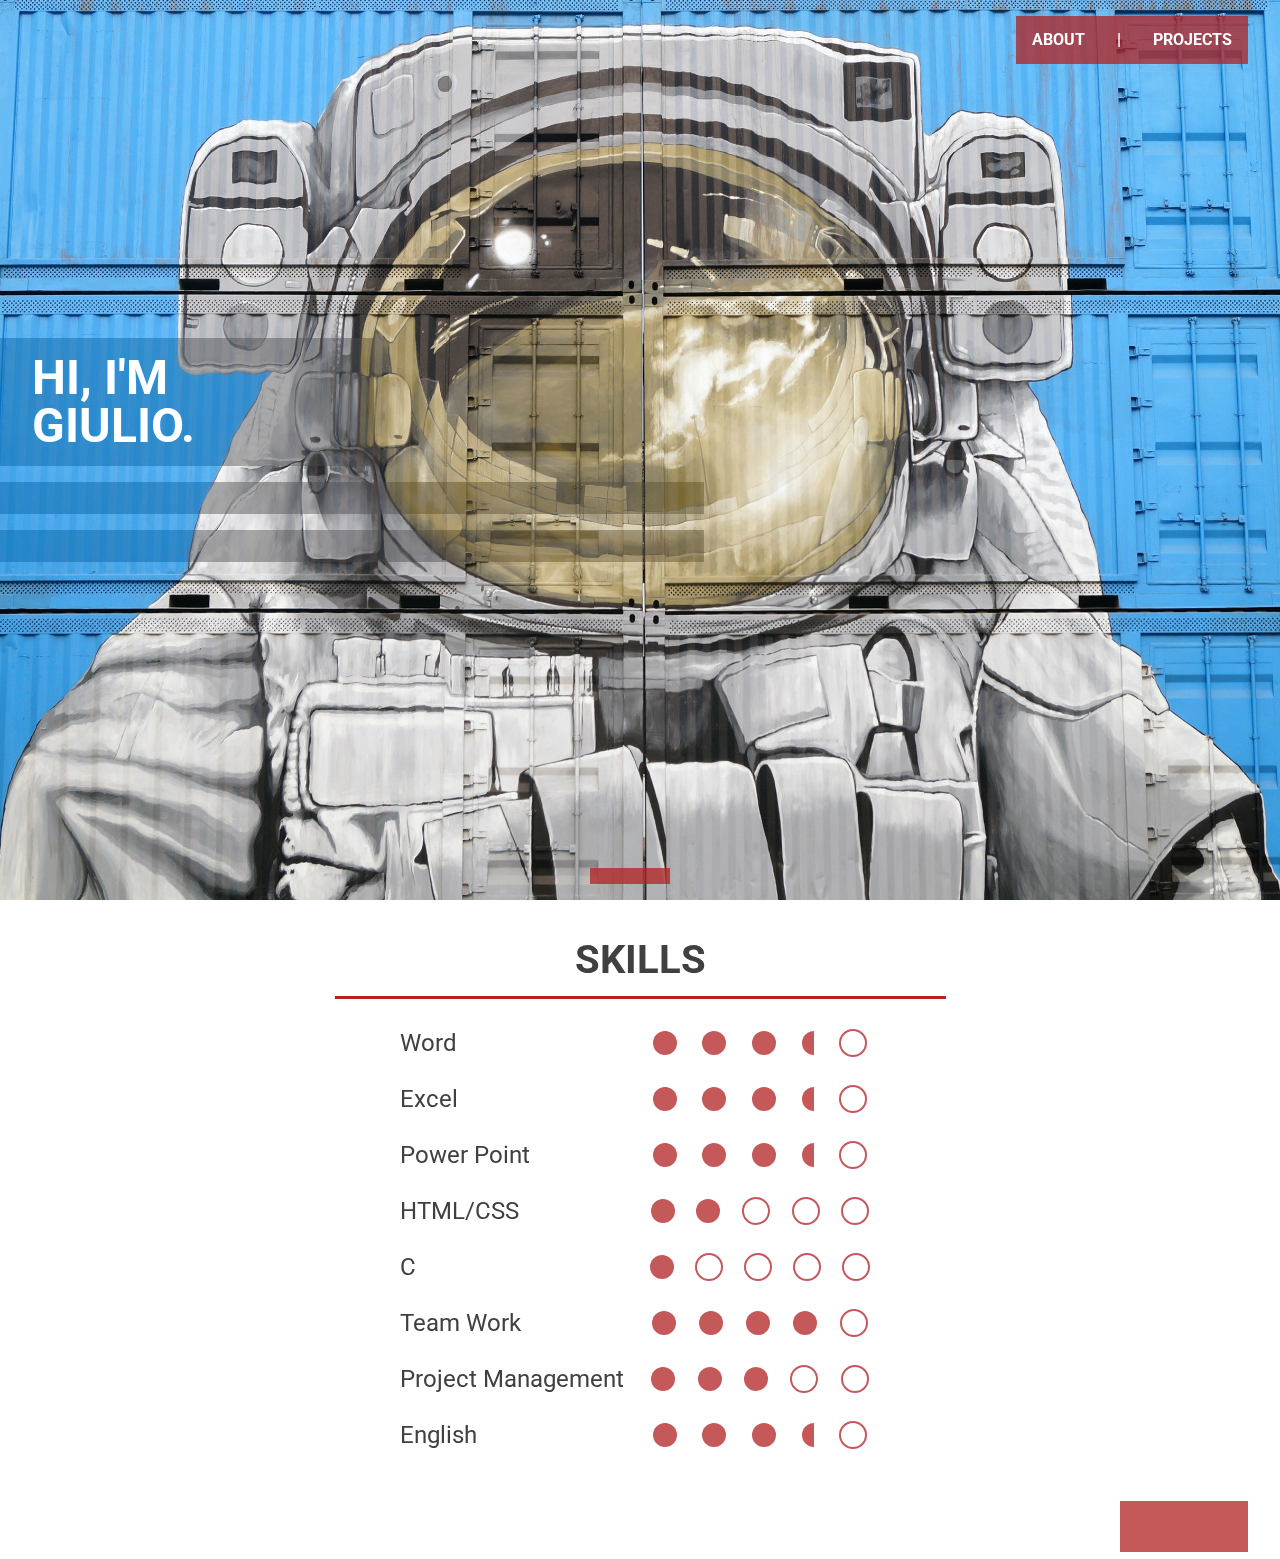
==== public/index.html @ 04477f7b "Add section about personal skills" ====
<!DOCTYPE html>
<html>
  <head>
    <title>Giulio Berloni</title>
    <meta charset="utf-8">
    <meta name="viewport" content="width=device-width, initial-scale=1.0">
    <link rel="icon" href="resources/images/favicon.ico" type="image/x-icon">
    <link rel="stylesheet" href="resources/css/reset.css" type="text/css">
    <link rel="stylesheet" href="https://use.fontawesome.com/releases/v5.5.0/css/all.css"
          integrity="sha384-B4dIYHKNBt8Bc12p+WXckhzcICo0wtJAoU8YZTY5qE0Id1GSseTk6S+L3BlXeVIU"
          crossorigin="anonymous">
    <link rel="stylesheet" href="resources/css/style.css" type="text/css">
    <link href="https://fonts.googleapis.com/css?family=Roboto:300,400,500,700" rel="stylesheet">
  </head>

  <body>

    <!-- Header -->
    <header>
      <!-- Desktop navigation menù -->
      <nav class="desktop site-nav">
        <ul>
          <a href="#about"><li>ABOUT</li></a>
          <li>|</li>
          <a href="#projects"><li>PROJECTS</li></a>
          <!-- <span>|</span> -->
          <!-- <a href="../travels.html"><span>TRAVELS</span></a> -->
        </ul>
      </nav>
      <!-- Mobile navigation menù -->
      <nav class="mobile">
        <a href="#about"><i class="fa fa-user-astronaut fa-lg"></i></a>
        <a href="#projects"><i class="fa fa-code fa-lg"></i></a>
        <!-- <a href="../travels.html"><i class="fa fa-rocket fa-lg"></i></a> -->
      </nav>
    </header>

    <!-- Main -->
    <div class="main">
      <div class="presentation">
        <p id="par_one"></p>
        <p id="par_two"></p>
        <p id="par_three"></p>
      </div>
      <a href="#about"><i class="fas fa-angle-down fa-2x"></i></a>
    </div>

    <!-- Personal profile -->
    <div class="me" id="about">
      <div class="skills">
        <span class="chptr_sk">SKILLS</span>

        <div class="lst_sk">
          <!-- list of skills -->
          <div class="skill">
            <div class="skill name">Word</div>
            <div class="skill score">
              <div class="circle full"></div>
              <div class="circle full"></div>
              <div class="circle full"></div>
              <div class="circle semi"></div>
              <div class="circle empty"></div>
            </div>
          </div>

          <div class="skill">
            <div class="skill name">Excel</div>
            <div class="skill score">
              <div class="circle full"></div>
              <div class="circle full"></div>
              <div class="circle full"></div>
              <div class="circle semi"></div>
              <div class="circle empty"></div>
            </div>
          </div>

          <div class="skill">
            <div class="skill name">Power Point</div>
            <div class="skill score">
              <div class="circle full"></div>
              <div class="circle full"></div>
              <div class="circle full"></div>
              <div class="circle semi"></div>
              <div class="circle empty"></div>
            </div>
          </div>

          <div class="skill">
            <div class="skill name">HTML/CSS</div>
            <div class="skill score">
              <div class="circle full"></div>
              <div class="circle full"></div>
              <div class="circle empty"></div>
              <div class="circle empty"></div>
              <div class="circle empty"></div>
            </div>
          </div>

          <div class="skill">
            <div class="skill name">C</div>
            <div class="skill score">
              <div class="circle full"></div>
              <div class="circle empty"></div>
              <div class="circle empty"></div>
              <div class="circle empty"></div>
              <div class="circle empty"></div>
            </div>
          </div>

          <div class="skill">
            <div class="skill name">Team Work</div>
            <div class="skill score">
              <div class="circle full"></div>
              <div class="circle full"></div>
              <div class="circle full"></div>
              <div class="circle full"></div>
              <div class="circle empty"></div>
            </div>
          </div>

          <div class="skill">
            <div class="skill name">Project Management</div>
            <div class="skill score">
              <div class="circle full"></div>
              <div class="circle full"></div>
              <div class="circle full"></div>
              <div class="circle empty"></div>
              <div class="circle empty"></div>
            </div>
          </div>

          <div class="skill">
            <div class="skill name">English</div>
            <div class="skill score">
              <div class="circle full"></div>
              <div class="circle full"></div>
              <div class="circle full"></div>
              <div class="circle semi"></div>
              <div class="circle empty"></div>
            </div>
          </div>
          
        </div>

      </div>
    </div>

    <!-- footer -->
    <footer class="contacts">
      <a href="https://www.facebook.com/giulio.berloni" target="_blank"><i class="fab fa-facebook-f fa-lg" id="facebook"></i></a>
      <a href="https://www.instagram.com/giulioberloni/" target="_blank"><i class="fab fa-instagram fa-lg" id="instagram"></i></a>
      <a href="https://github.com/berloni" target="_blank"><i class="fab fa-github fa-lg" id="git-hub"></i></a>
      <a href="https://www.linkedin.com/in/giulioberloni/" target="_blank"><i class="fab fa-linkedin fa-lg" id="linkedin"></i></a>
    </footer>

    <script type="text/javascript" src="resources/js/main.js"></script>
  </body>
</html>
---- public/resources/css/style.css ----
/* GENERAL */

html {
  font-size: 16px;
  scroll-behavior: smooth;
}

body {
  font-family: 'Roboto', monospace, sans-serif;
  color: rgb(64, 64, 64);
}

/* HEADER */

header {
  position: fixed;
  top: 0;
  height: 4rem;
  width: 100%;
  display: flex;
  justify-content: flex-end;
  z-index: 2;
}

nav.site-nav ul {
  display: flex;
  margin: 1rem 2rem 1rem 0;
}

nav.site-nav li {
  color: rgb(255, 255, 255);
  padding: 1rem 1rem;
  font-weight: bold;
  font-size: 1rem;
  background-color: rgba(178, 34, 34, 0.75);
}

nav.site-nav li:hover {
  color: rgb(25, 25, 112);
}

nav a {
  text-decoration: none;
}

@media only screen and (max-width: 810px) {
  header {
    justify-content: center;
  }

  nav.site-nav ul {
    margin: 1rem 0 0 0;
  }
}

@media only screen and (max-width: 578px) {
  nav.desktop {
    display: none;
  }

  nav.mobile {
    display: flex;
    justify-content: center;
    margin-top: 0.5rem;
  }

  nav .fa.fa-lg {
    color: rgb(255, 255, 255);
    padding: 1rem 1rem;
    background-color: rgba(178, 34, 34, 0.75);
  }

  nav .fa.fa-lg:hover {
    color: rgb(25, 25, 112);
  }
}

@media only screen and (min-width: 578px) {
  nav.mobile {
    display: none;
  }
}

/* MAIN */

.main {
  background-image: url(../images/astronaut.jpg);
  background-size: cover;
  display: flex;
  align-items: center;
  justify-content: flex-start;
  position: relative;
  width: 100%;
  box-sizing: border-box;
  height: 100vh;
}

.main div.presentation {
  display: flex;
  flex-direction: column;
  box-sizing: border-box;
  width: 55%;
  height: 100%;
  margin: 0 0;
  padding: 0 0;
  justify-content: center;
}

.main .presentation p {
  background-color: rgba(178, 34, 34, 0.45);
  color: rgb(255, 255, 255);
  font-size: 3rem;
  font-weight: bold;
  padding: 1rem 2rem;
  text-align: left;
  mix-blend-mode: luminosity;
  margin: 0.5rem 0;
}

#par_one {
  width: 19.375rem;
}

#par_two,
#par_three {
  font-size: 2rem;
  text-align: justify;
}

i.fas.fa-angle-down.fa-2x {
  position: absolute;
  bottom: 1rem;
  left: 0;
  margin-left: calc(50% - 3.125rem);
  color: rgb(255, 255, 255);
  padding: 0.5rem 2.5rem;
  background-color: rgba(178, 34, 34, 0.75);
}

i.fas.fa-angle-down.fa-2x:hover {
  color: rgb(25, 25, 112);
}

@media only screen and (max-width: 810px) {
  .main div.presentation {
    width: 100%;
  }
}

@media only screen and (max-width: 625px) {
  #par_one {
    font-size: 2.5rem;
    width: 16.25rem;
  }

  #par_two,
  #par_three {
    display: none;
  }
}

@media only screen and (max-width: 314px) {
  .main {
    justify-content: center;
  }

  .main .presentation p {
    padding: 2rem 0;
    margin: 0 0;
    text-align: center;
  }

  #par_one {
    font-size: 2rem;
    width: 100%;
  }
}

/* ABOUT */

.me {
  display: flex;
  justify-content: center;
}

/* SKILLS */

.skills {
  display: flex;
  flex-direction: column;
  align-items: center;
  margin: 0.5rem 0 2rem 0;;
}

.chptr_sk {
  font-size: 2.5rem;
  padding: 2rem 15rem 1rem 15rem;
  border-bottom: 0.2rem solid rgba(178, 34, 34);
  font-weight: bolder;
}

.lst_sk {
  display: flex;
  width: 30rem;
  flex-direction: column;
  margin-top: 1rem;
}

.skill {
  display: flex;
  align-items: center;
  justify-content: center;
  width: 30rem;
}

.skill.name {
  font-size: 1.5rem;
  padding: 1rem 0;
  display: flex;
  justify-content: flex-start;
  width: 15rem;
}

.skill.score {
  display: flex;
  justify-content: space-around;
  width: 15rem;
}

.skill.score .circle.full {
  border-radius: 100%;
  height: 1.5rem;
  width: 1.5rem;
  background-color: rgba(178, 34, 34, 0.75);
}

.skill.score .circle.semi {
  border-bottom-left-radius: 0.75rem;
  border-top-left-radius: 0.75rem;
  height: 1.5rem;
  width: 0.75rem;
  background-color: rgba(178, 34, 34, 0.75);
}

.skill.score .circle.empty {
  border-radius: 100%;
  height: 1.5rem;
  width: 1.5rem;
  border: 2px solid rgba(178, 34, 34, 0.75);
}

@media only screen and (max-width: 530px) {
  .chptr_sk {
    padding-left: 8rem;
    padding-right: 8rem;
  }

  .lst_sk {
    width: 100%;
  }

  .skill {
    width: 100%;
  }

  .skill.name {
    font-size: 1rem;
    width: 45%;
  }

  .skill.score {
    width: 45%;
  }

  .skill.score .circle.full {
    height: 1rem;
    width: 1rem;
  }

  .skill.score .circle.semi {
    border-bottom-left-radius: 0.5rem;
    border-top-left-radius: 0.5rem;
    height: 1rem;
    width: 0.5rem;
  }

  .skill.score .circle.empty {
    height: 1rem;
    width: 1rem;
    border: 1px solid rgba(178, 34, 34, 0.75);
  }
}

@media only screen and (max-width: 380px) {
  .chptr_sk {
    padding-left: 5rem;
    padding-right: 5rem;
  }
}

/* FOOTER */

footer {
  position: relative;
  bottom: 0;
  height: 4rem;
  display: flex;
  justify-content: flex-end;
  align-items: center;
  width: 100%;
}

footer .fab {
  color: rgb(255, 255, 255);
  padding: 1rem 2rem 1rem 0;
  margin-bottom: 1rem;
  background-color: rgba(178, 34, 34, 0.75);
}

#facebook {
  padding-left: 1rem;
}

#linkedin {
  margin-right: 2rem;
  padding-right: 1rem;
}

footer .fab:hover {
  color: rgb(25, 25, 112);
}

@media only screen and (max-width: 810px) {
  footer {
    justify-content: center;
  }

  #linkedin {
    margin-right: 0;
  }
}
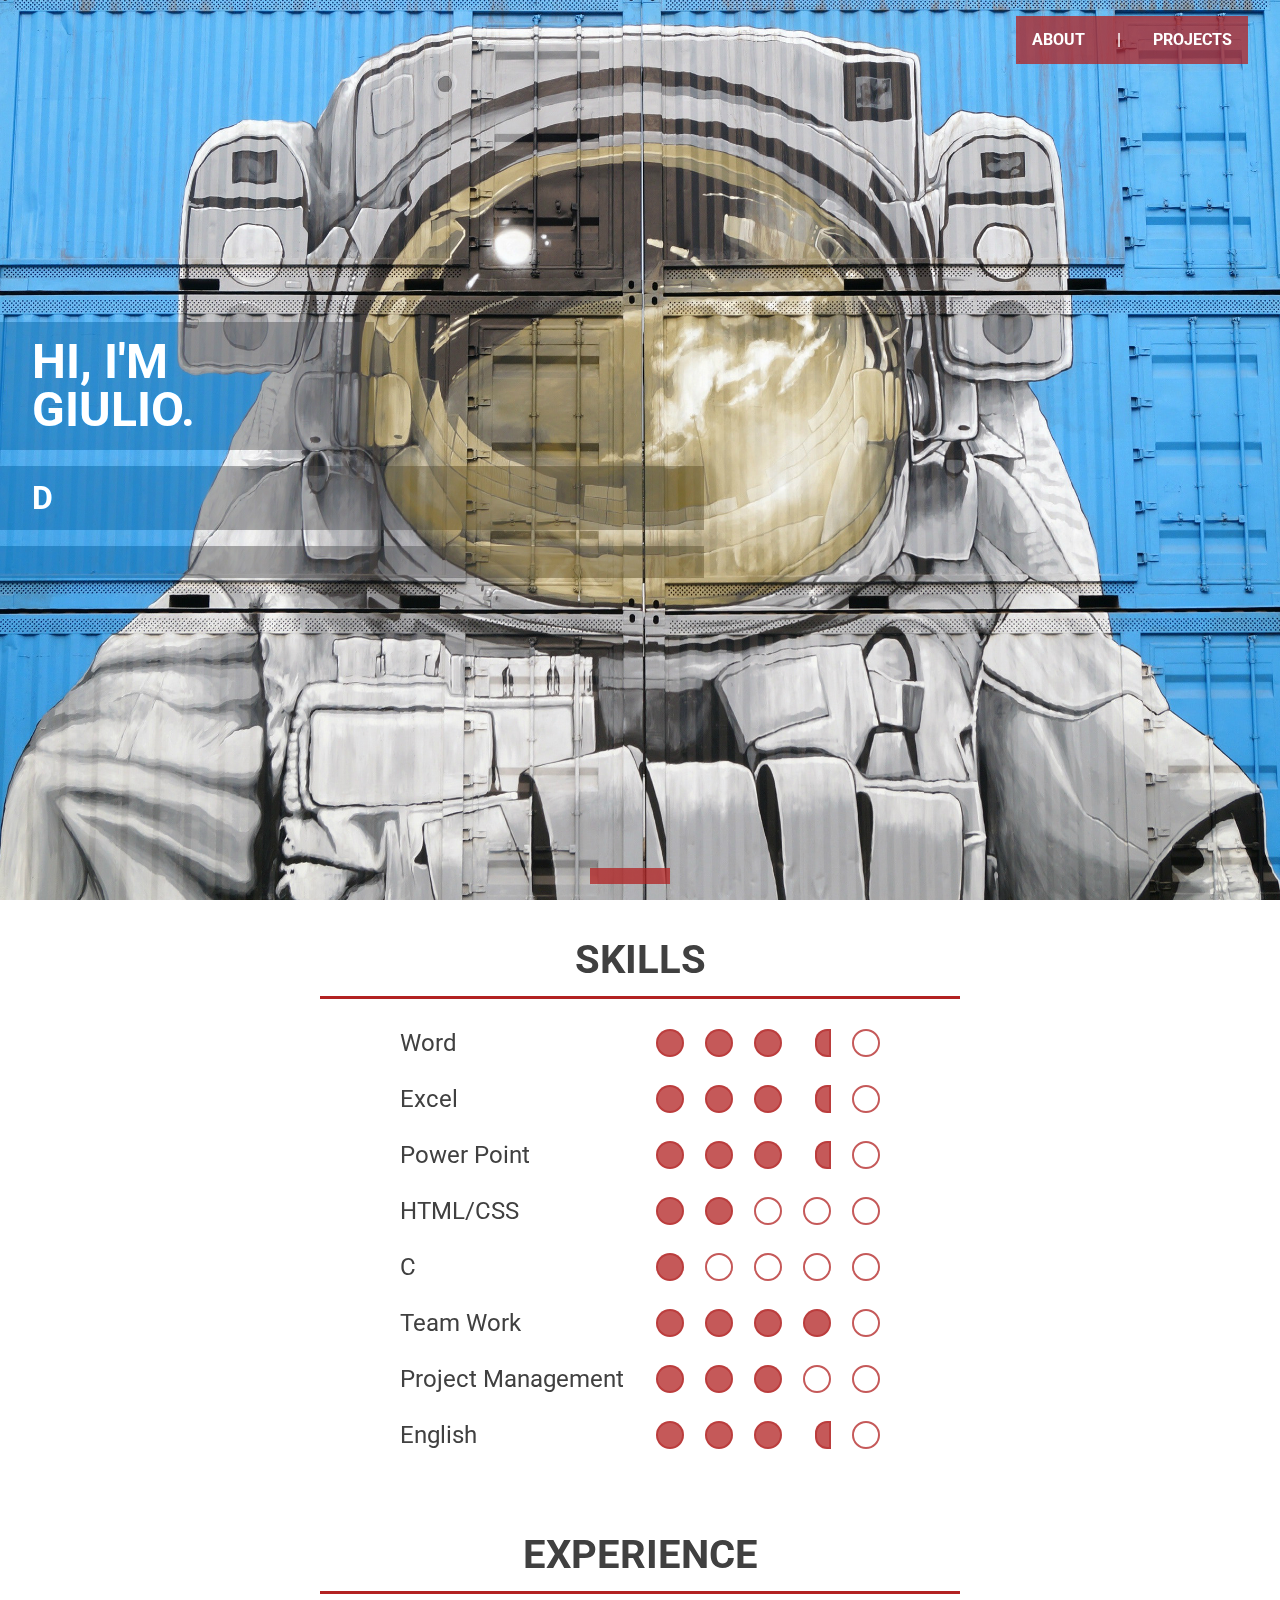
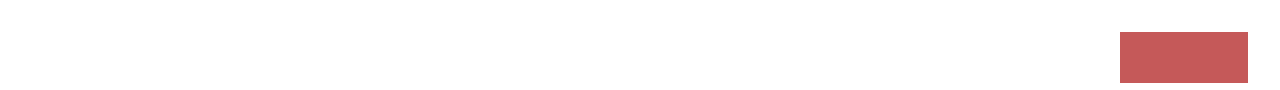
==== commit cc5f098f: "Add experience section" ====
--- a/public/index.html
+++ b/public/index.html
@@ -47,11 +47,11 @@
 
     <!-- Personal profile -->
     <div class="me" id="about">
-      <div class="skills">
-        <span class="chptr_sk">SKILLS</span>
+      <div class="ttl-curr skills">
+        <span class="chptr sk">SKILLS</span>
 
         <div class="lst_sk">
-          <!-- list of skills -->
+          <!-- skills -->
           <div class="skill">
             <div class="skill name">Word</div>
             <div class="skill score">
@@ -139,10 +139,14 @@
               <div class="circle empty"></div>
             </div>
           </div>
-          
         </div>
+      </div>
 
+      <!-- experiences -->
+      <div class="ttl-curr experiences">
+        <span class="chptr">EXPERIENCE</span>
       </div>
+
     </div>
 
     <!-- footer -->
--- a/public/resources/css/style.css
+++ b/public/resources/css/style.css
@@ -180,24 +180,29 @@
 
 .me {
   display: flex;
-  justify-content: center;
-}
-
-/* SKILLS */
-
-.skills {
-  display: flex;
+  align-items: center;
   flex-direction: column;
-  align-items: center;
-  margin: 0.5rem 0 2rem 0;;
-}
-
-.chptr_sk {
+}
+
+/* SKILLS, EXPERIENCE & EDUCATION STRUCTURE */
+
+.ttl-curr {
+  display: flex;
+  flex-direction: column;
+  align-items: center;
+  margin: 0.5rem 0 2rem 0;
+}
+
+.chptr {
   font-size: 2.5rem;
-  padding: 2rem 15rem 1rem 15rem;
+  padding: 2rem 0 1rem 0;
   border-bottom: 0.2rem solid rgba(178, 34, 34);
   font-weight: bolder;
-}
+  width: 40rem;
+  text-align: center;
+}
+
+/* SKILLS */
 
 .lst_sk {
   display: flex;
@@ -223,7 +228,7 @@
 
 .skill.score {
   display: flex;
-  justify-content: space-around;
+  justify-content: space-between;
   width: 15rem;
 }
 
@@ -232,6 +237,8 @@
   height: 1.5rem;
   width: 1.5rem;
   background-color: rgba(178, 34, 34, 0.75);
+  border: 2px solid rgba(178, 34, 34, 0.5);
+  margin-left: 1rem;
 }
 
 .skill.score .circle.semi {
@@ -240,6 +247,8 @@
   height: 1.5rem;
   width: 0.75rem;
   background-color: rgba(178, 34, 34, 0.75);
+  border: 2px solid rgba(178, 34, 34, 0.5);
+  margin-left: 1.75rem;
 }
 
 .skill.score .circle.empty {
@@ -247,12 +256,12 @@
   height: 1.5rem;
   width: 1.5rem;
   border: 2px solid rgba(178, 34, 34, 0.75);
+  margin-left: 1rem;
 }
 
 @media only screen and (max-width: 530px) {
-  .chptr_sk {
-    padding-left: 8rem;
-    padding-right: 8rem;
+  .chptr {
+    width: 30rem;
   }
 
   .lst_sk {
@@ -275,6 +284,7 @@
   .skill.score .circle.full {
     height: 1rem;
     width: 1rem;
+    border: 1px solid rgba(178, 34, 34, 0.75);
   }
 
   .skill.score .circle.semi {
@@ -282,6 +292,7 @@
     border-top-left-radius: 0.5rem;
     height: 1rem;
     width: 0.5rem;
+    border: 1px solid rgba(178, 34, 34, 0.75);
   }
 
   .skill.score .circle.empty {
@@ -292,11 +303,15 @@
 }
 
 @media only screen and (max-width: 380px) {
-  .chptr_sk {
+  .chptr {
     padding-left: 5rem;
     padding-right: 5rem;
   }
 }
+
+/* EXPERIENCE */
+
+
 
 /* FOOTER */
 
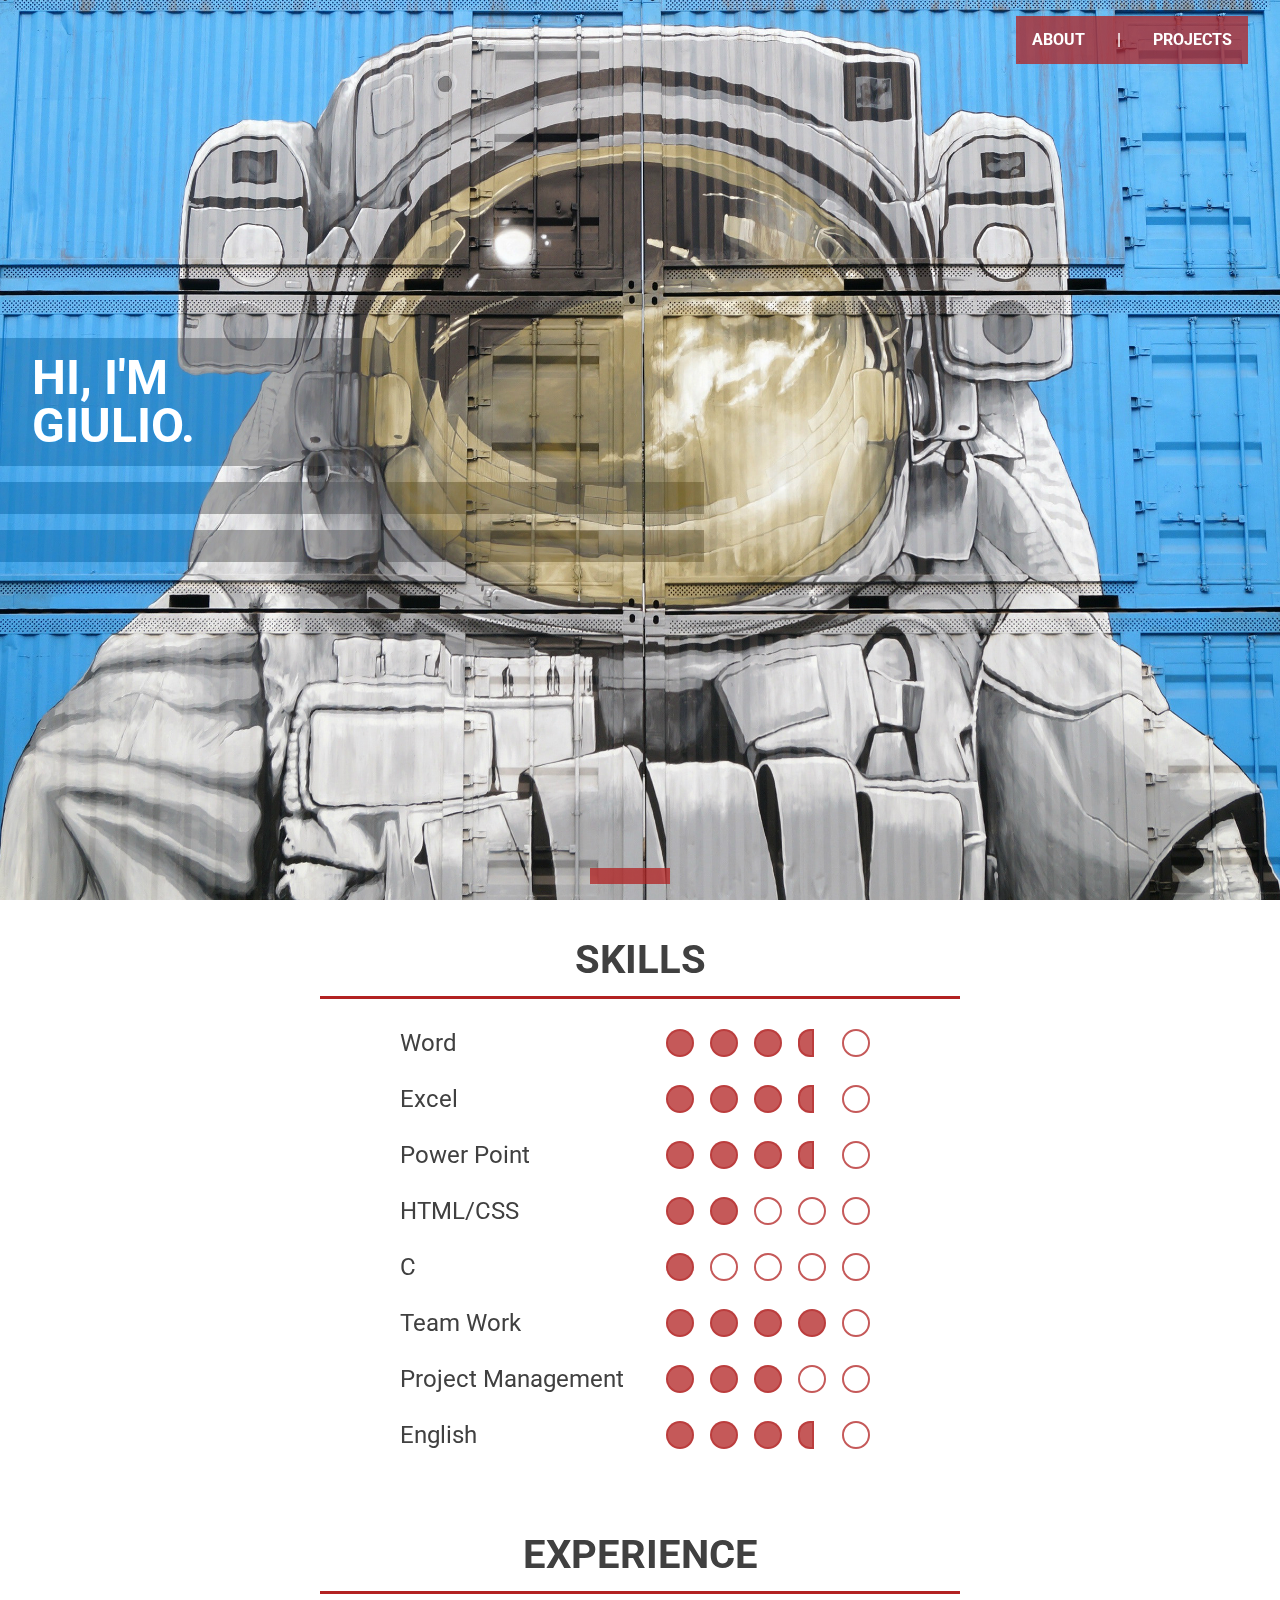
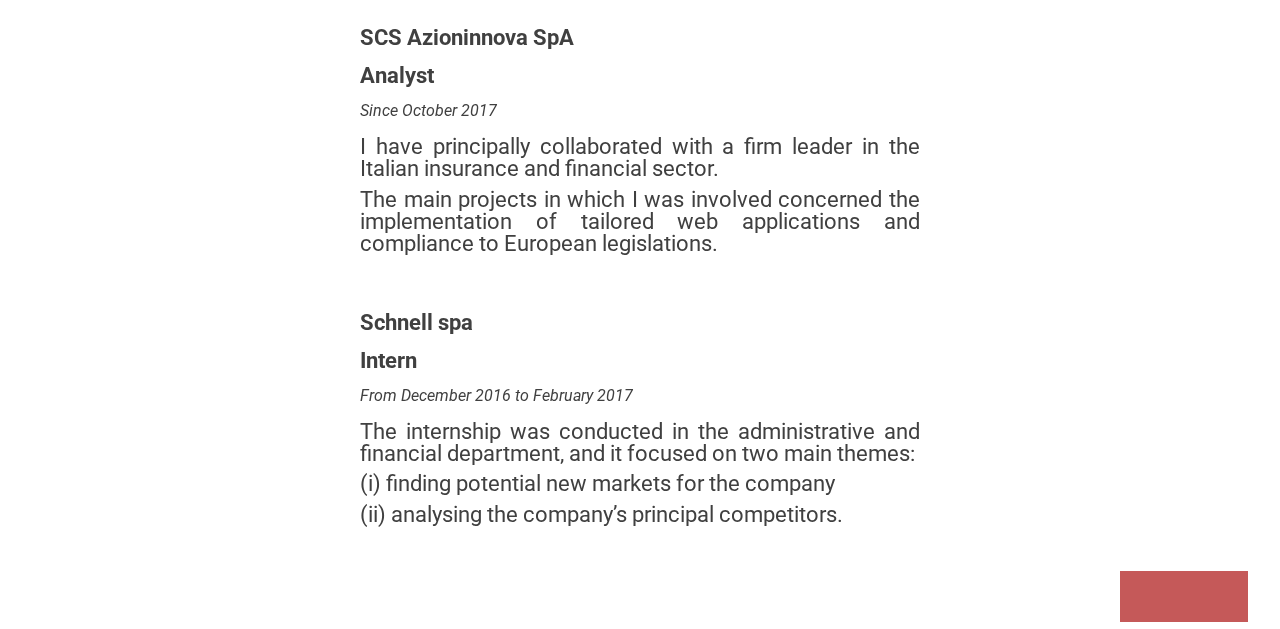
==== commit 9e6d0a77: "Completed experience section" ====
--- a/public/index.html
+++ b/public/index.html
@@ -47,11 +47,10 @@
 
     <!-- Personal profile -->
     <div class="me" id="about">
+      <!-- skills -->
       <div class="ttl-curr skills">
         <span class="chptr sk">SKILLS</span>
-
-        <div class="lst_sk">
-          <!-- skills -->
+        <div class="lst sk">
           <div class="skill">
             <div class="skill name">Word</div>
             <div class="skill score">
@@ -145,7 +144,33 @@
       <!-- experiences -->
       <div class="ttl-curr experiences">
         <span class="chptr">EXPERIENCE</span>
-      </div>
+        <div class="lst exp">
+        <div class="exp scs">
+          <div class="firm job"><span>SCS Azioninnova SpA</span></div>
+          <div class="role job"><span>Analyst</span></div>
+          <div class="time job"><span>Since October 2017</span></div>
+          <div class="work job">
+            <p>I have principally collaborated with a firm leader in the Italian
+              insurance and financial sector.</p>
+              <p>The main projects in which I was involved concerned the
+              implementation  of  tailored  web applications and compliance to
+              European legislations.</p>
+          </div>
+        </div>
+
+        <div class="exp schnell">
+          <div class="firm job"><span> Schnell spa</span></div>
+          <div class="role job"><span>Intern</span></div>
+          <div class="time job"><span>From December 2016 to February 2017</span></div>
+          <div class="work job">
+            <p>The  internship  was  conducted  in  the  administrative  and
+              financial department, and it focused on two main themes:</p>
+              <p>(i) finding  potential  new  markets  for  the  company</p>
+              <p>(ii) analysing the company’s principal competitors.</p>
+          </div>
+         </div>
+        </div>
+       </div>
 
     </div>
 
--- a/public/resources/css/style.css
+++ b/public/resources/css/style.css
@@ -202,13 +202,16 @@
   text-align: center;
 }
 
-/* SKILLS */
-
-.lst_sk {
-  display: flex;
-  width: 30rem;
+.lst {
+  display: flex;
   flex-direction: column;
   margin-top: 1rem;
+}
+
+/* SKILLS */
+
+.lst.sk {
+  width: 30rem;
 }
 
 .skill {
@@ -228,7 +231,7 @@
 
 .skill.score {
   display: flex;
-  justify-content: space-between;
+  justify-content: center;
   width: 15rem;
 }
 
@@ -248,7 +251,8 @@
   width: 0.75rem;
   background-color: rgba(178, 34, 34, 0.75);
   border: 2px solid rgba(178, 34, 34, 0.5);
-  margin-left: 1.75rem;
+  margin-left: 1rem;
+  margin-right: 0.75rem;
 }
 
 .skill.score .circle.empty {
@@ -259,12 +263,30 @@
   margin-left: 1rem;
 }
 
+@media only screen and (max-width: 640px) {
+  .chptr {
+    width: 38rem;
+  }
+}
+
+@media only screen and (max-width: 610px) {
+  .chptr {
+    width: 34rem;
+  }
+}
+
+@media only screen and (max-width: 548px) {
+  .chptr {
+    width: 32rem;
+  }
+}
+
 @media only screen and (max-width: 530px) {
   .chptr {
     width: 30rem;
   }
 
-  .lst_sk {
+  .lst {
     width: 100%;
   }
 
@@ -273,45 +295,110 @@
   }
 
   .skill.name {
-    font-size: 1rem;
+    font-size: 1.4rem;
     width: 45%;
+  }
+
+  .skill.score {
+    width: 40%;
+  }
+
+  .skill.score .circle.full {
+    height: 1.25rem;
+    width: 1.25rem;
+    border: 1px solid rgba(178, 34, 34, 0.75);
+  }
+
+  .skill.score .circle.semi {
+    border-bottom-left-radius: 0.6255rem;
+    border-top-left-radius: 0.625rem;
+    height: 1.25rem;
+    width: 0.625rem;
+    border: 1px solid rgba(178, 34, 34, 0.75);
+  }
+
+  .skill.score .circle.empty {
+    height: 1.25rem;
+    width: 1.25rem;
+    border: 1px solid rgba(178, 34, 34, 0.75);
+  }
+}
+
+@media only screen and (max-width: 485px) {
+  .chptr {
+    width: 28rem;
   }
 
   .skill.score {
     width: 45%;
   }
-
-  .skill.score .circle.full {
-    height: 1rem;
-    width: 1rem;
-    border: 1px solid rgba(178, 34, 34, 0.75);
-  }
-
-  .skill.score .circle.semi {
-    border-bottom-left-radius: 0.5rem;
-    border-top-left-radius: 0.5rem;
-    height: 1rem;
-    width: 0.5rem;
-    border: 1px solid rgba(178, 34, 34, 0.75);
-  }
-
-  .skill.score .circle.empty {
-    height: 1rem;
-    width: 1rem;
-    border: 1px solid rgba(178, 34, 34, 0.75);
-  }
-}
-
-@media only screen and (max-width: 380px) {
-  .chptr {
-    padding-left: 5rem;
-    padding-right: 5rem;
+}
+
+@media only screen and (max-width: 450px) {
+  .chptr {
+    width: 26rem;
+  }
+
+  .skill.score {
+    width: 45%;
+  }
+}
+
+@media only screen and (max-width: 420px) {
+  .chptr {
+    width: 24rem;
+  }
+
+  .skill.score {
+    width: 50%;
+  }
+}
+
+@media only screen and (max-width: 384px) {
+  .chptr {
+    width: 23.2rem;
   }
 }
 
 /* EXPERIENCE */
 
-
+.lst.exp {
+  width: 35rem;
+}
+
+.exp.scs {
+  margin-bottom: 2rem;
+}
+
+.firm {
+  font-size: 1.4rem;
+  font-weight: bold;
+}
+
+.role {
+  font-size: 1.4rem;
+  font-weight: bold;
+}
+
+.time {
+  font-size: 1rem;
+  font-style: italic;
+}
+
+.work {
+  font-size: 1.4rem;
+}
+
+.work p {
+  margin-bottom: 0.5rem;
+}
+
+
+
+.job {
+  padding-top: 1rem;
+  text-align: justify;
+}
 
 /* FOOTER */
 
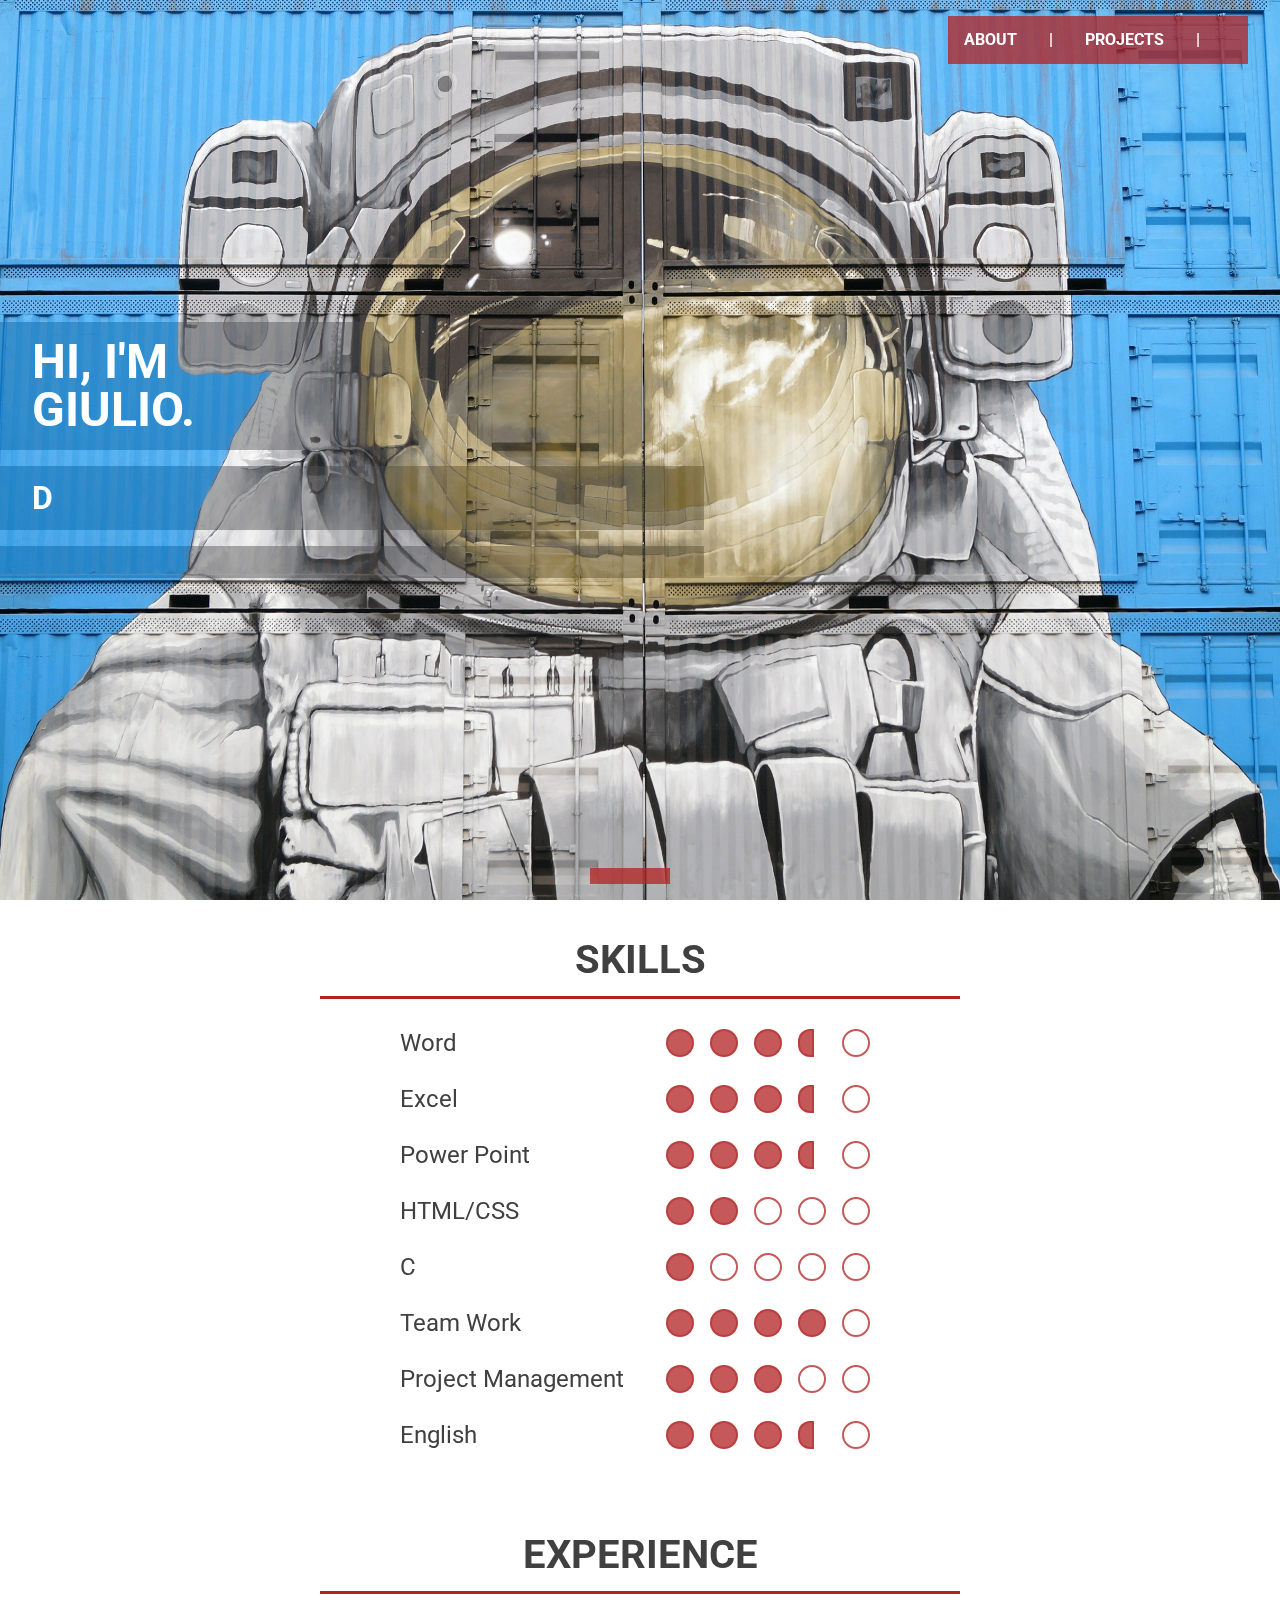
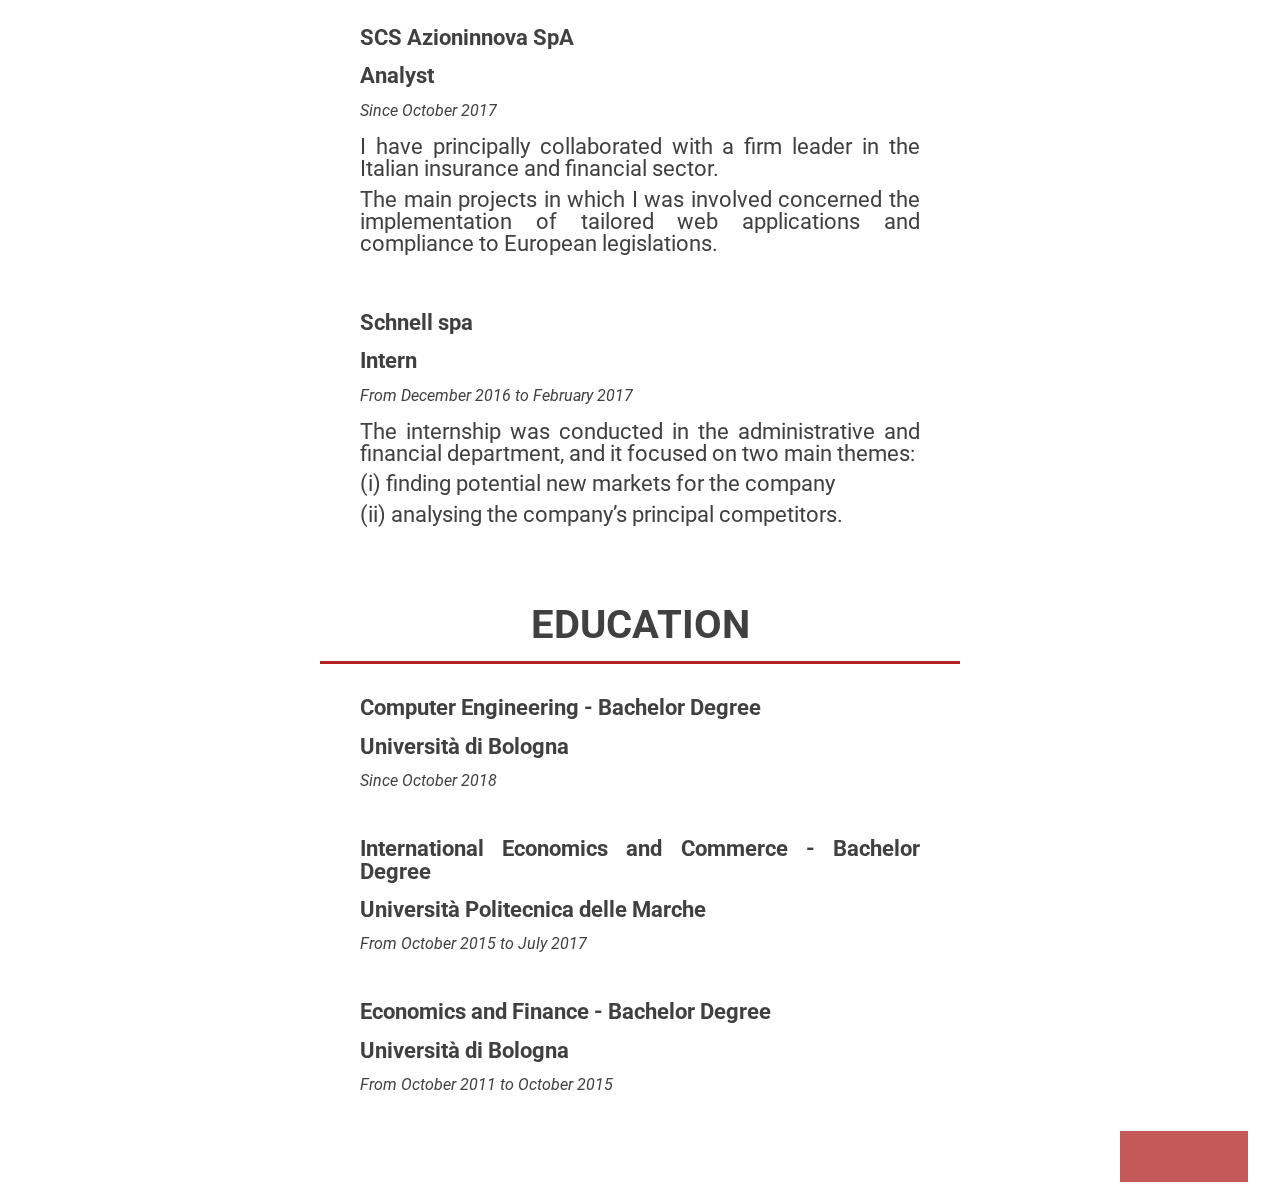
==== commit c9b4cf97: "Add and complete experience and education sections" ====
--- a/public/index.html
+++ b/public/index.html
@@ -23,8 +23,10 @@
           <a href="#about"><li>ABOUT</li></a>
           <li>|</li>
           <a href="#projects"><li>PROJECTS</li></a>
-          <!-- <span>|</span> -->
+          <!-- <li>|</li> -->
           <!-- <a href="../travels.html"><span>TRAVELS</span></a> -->
+          <li>|</li>
+          <a href="#main"><li><i class="fa fa-arrow-up"></i></li></a>
         </ul>
       </nav>
       <!-- Mobile navigation menù -->
@@ -32,11 +34,12 @@
         <a href="#about"><i class="fa fa-user-astronaut fa-lg"></i></a>
         <a href="#projects"><i class="fa fa-code fa-lg"></i></a>
         <!-- <a href="../travels.html"><i class="fa fa-rocket fa-lg"></i></a> -->
+        <a href="#main"><i class="fa fa-arrow-up fa-lg"></i></a>
       </nav>
     </header>
 
     <!-- Main -->
-    <div class="main">
+    <div class="main" id="main">
       <div class="presentation">
         <p id="par_one"></p>
         <p id="par_two"></p>
@@ -152,7 +155,7 @@
           <div class="work job">
             <p>I have principally collaborated with a firm leader in the Italian
               insurance and financial sector.</p>
-              <p>The main projects in which I was involved concerned the
+            <p>The main projects in which I was involved concerned the
               implementation  of  tailored  web applications and compliance to
               European legislations.</p>
           </div>
@@ -172,6 +175,30 @@
         </div>
        </div>
 
+       <!-- education -->
+       <div class="ttl-curr education">
+         <span class="chptr">EDUCATION</span>
+         <div class="lst ed">
+           <div class="edu ing-info">
+             <div class="course uni"><span>Computer Engineering<span> - Bachelor Degree</span></span></div>
+             <div class="university uni"><span>Università di Bologna</span></div>
+             <div class="time uni"><span>Since October 2018</span></div>
+           </div>
+
+           <div class="edu eco-an">
+             <div class="course uni"><span>International Economics and Commerce<span> - Bachelor Degree</span></span></div>
+             <div class="university uni"><span>Università Politecnica delle Marche</span></div>
+             <div class="time uni"><span>From October 2015 to July 2017</span></div>
+           </div>
+
+           <div class="edu eco-bo">
+             <div class="course uni"><span>Economics and Finance<span> - Bachelor Degree</span></span></div>
+             <div class="university uni"><span>Università di Bologna</span></div>
+             <div class="time uni"><span>From October 2011 to October 2015</span></div>
+           </div>
+         </div>
+       </div>
+
     </div>
 
     <!-- footer -->
--- a/public/resources/css/style.css
+++ b/public/resources/css/style.css
@@ -33,6 +33,7 @@
   font-weight: bold;
   font-size: 1rem;
   background-color: rgba(178, 34, 34, 0.75);
+  height: 1rem;
 }
 
 nav.site-nav li:hover {
@@ -329,6 +330,10 @@
     width: 28rem;
   }
 
+  .lst.sk {
+    width: 27rem;
+  }
+
   .skill.score {
     width: 45%;
   }
@@ -339,6 +344,10 @@
     width: 26rem;
   }
 
+  .lst.sk {
+    width: 27rem;
+  }
+
   .skill.score {
     width: 45%;
   }
@@ -349,42 +358,105 @@
     width: 24rem;
   }
 
+  .lst.sk {
+    width: 25rem;
+  }
+
   .skill.score {
     width: 50%;
   }
 }
 
+@media only screen and (max-width: 405px) {
+  .lst.sk {
+    width: 24rem;
+  }
+}
+
 @media only screen and (max-width: 384px) {
   .chptr {
     width: 23.2rem;
   }
-}
-
-/* EXPERIENCE */
-
-.lst.exp {
+
+  .lst.sk {
+    width: 23rem;
+  }
+}
+
+/* EXPERIENCE & EDUCATION */
+
+.lst {
   width: 35rem;
 }
 
-.exp.scs {
+.exp.scs,
+.edu {
   margin-bottom: 2rem;
 }
 
-.firm {
+.firm,
+.role,
+.course,
+.university {
   font-size: 1.4rem;
   font-weight: bold;
 }
 
-.role {
-  font-size: 1.4rem;
-  font-weight: bold;
-}
-
-.time {
+.job,
+.uni {
+  padding-top: 1rem;
+  text-align: justify;
+}
+
+.time span {
   font-size: 1rem;
   font-style: italic;
 }
 
+@media only screen and (max-width: 610px) {
+  .lst {
+    width: 31.2rem;
+  }
+}
+
+@media only screen and (max-width: 530px) {
+  .lst {
+    width: 28rem;
+  }
+
+  .work p, {
+    font-size: 1.2rem;
+  }
+}
+
+@media only screen and (max-width: 485px) {
+  .lst {
+    width: 26rem;
+  }
+
+  .work {
+    display: none;
+  }
+}
+
+@media only screen and (max-width: 450px) {
+  .lst {
+    width: 25rem;
+  }
+}
+
+@media only screen and (max-width: 420px) {
+  .lst {
+    width: 23rem;
+  }
+
+  .course {
+    text-align: left;
+  }
+}
+
+/* EXPERIENCE */
+
 .work {
   font-size: 1.4rem;
 }
@@ -393,11 +465,10 @@
   margin-bottom: 0.5rem;
 }
 
-
-
-.job {
-  padding-top: 1rem;
-  text-align: justify;
+/* EDUCATION */
+
+.edu:last-child {
+  margin-bottom: 0;
 }
 
 /* FOOTER */
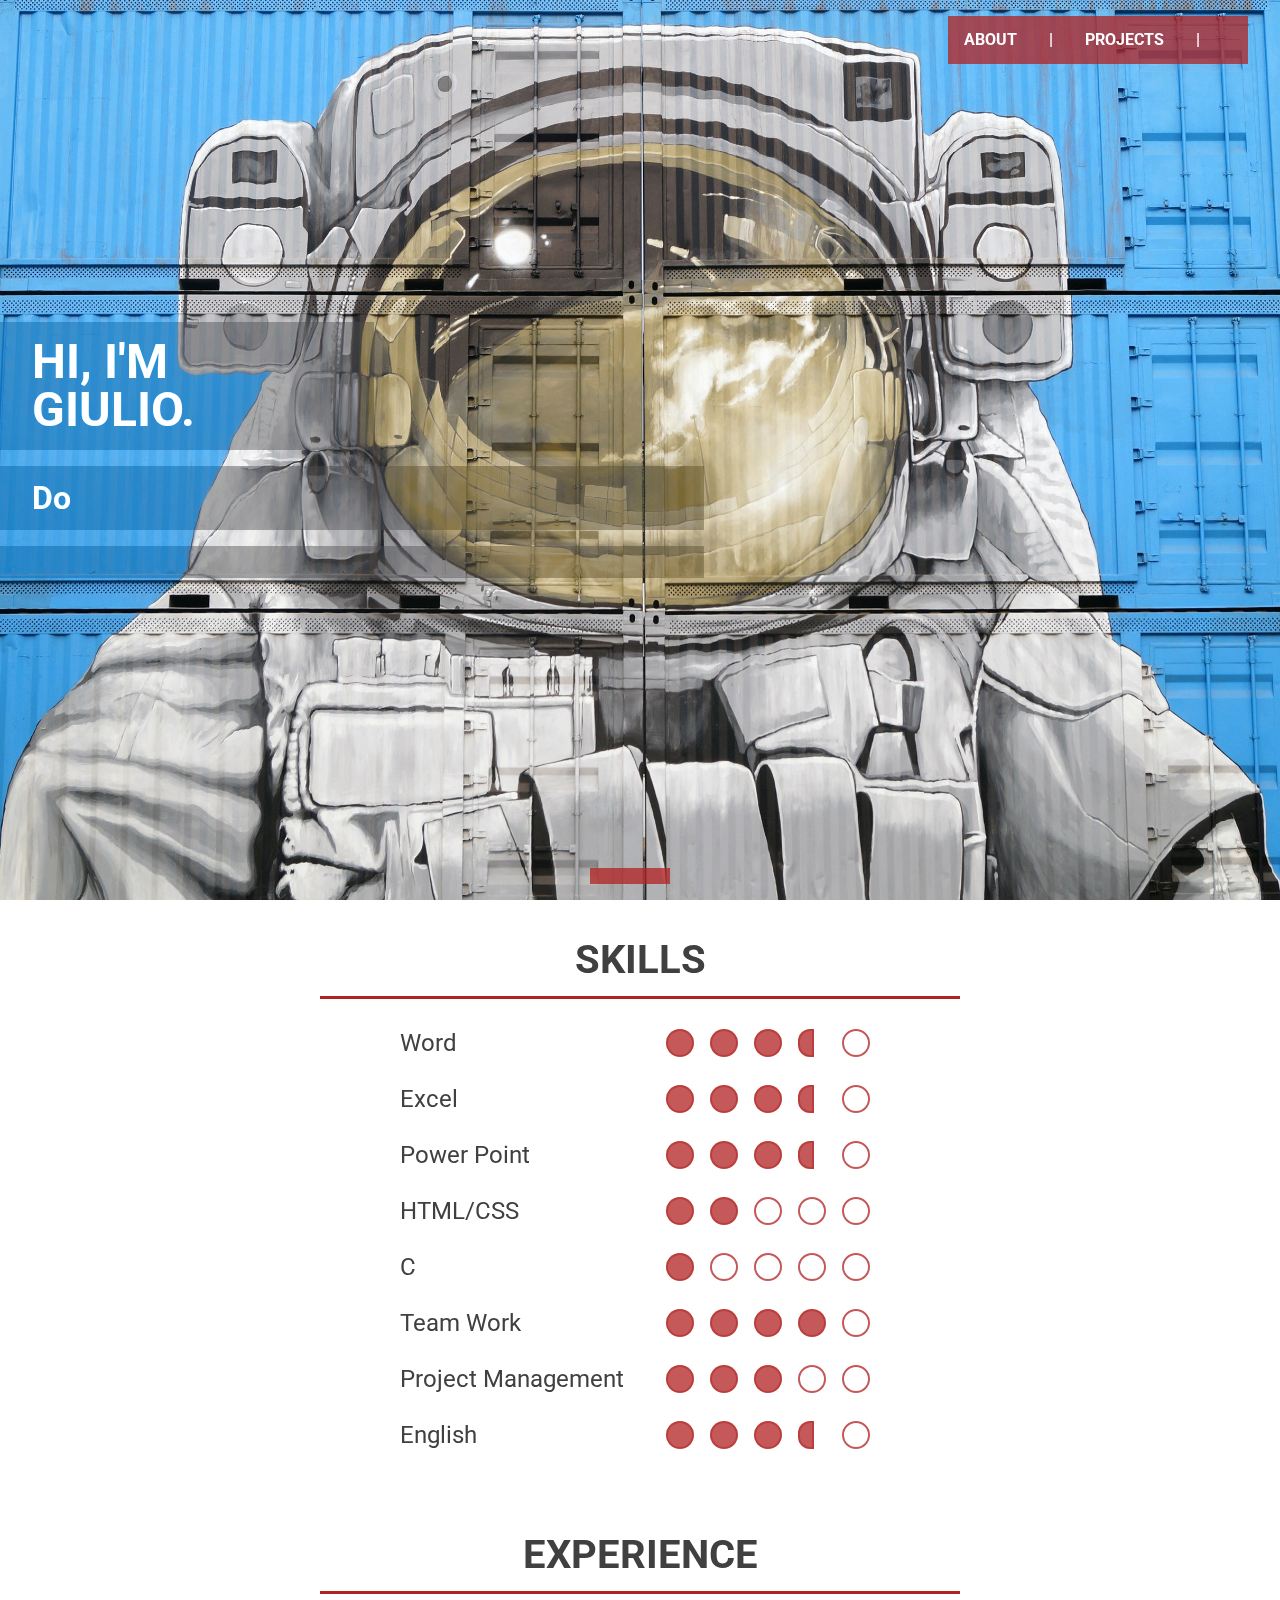
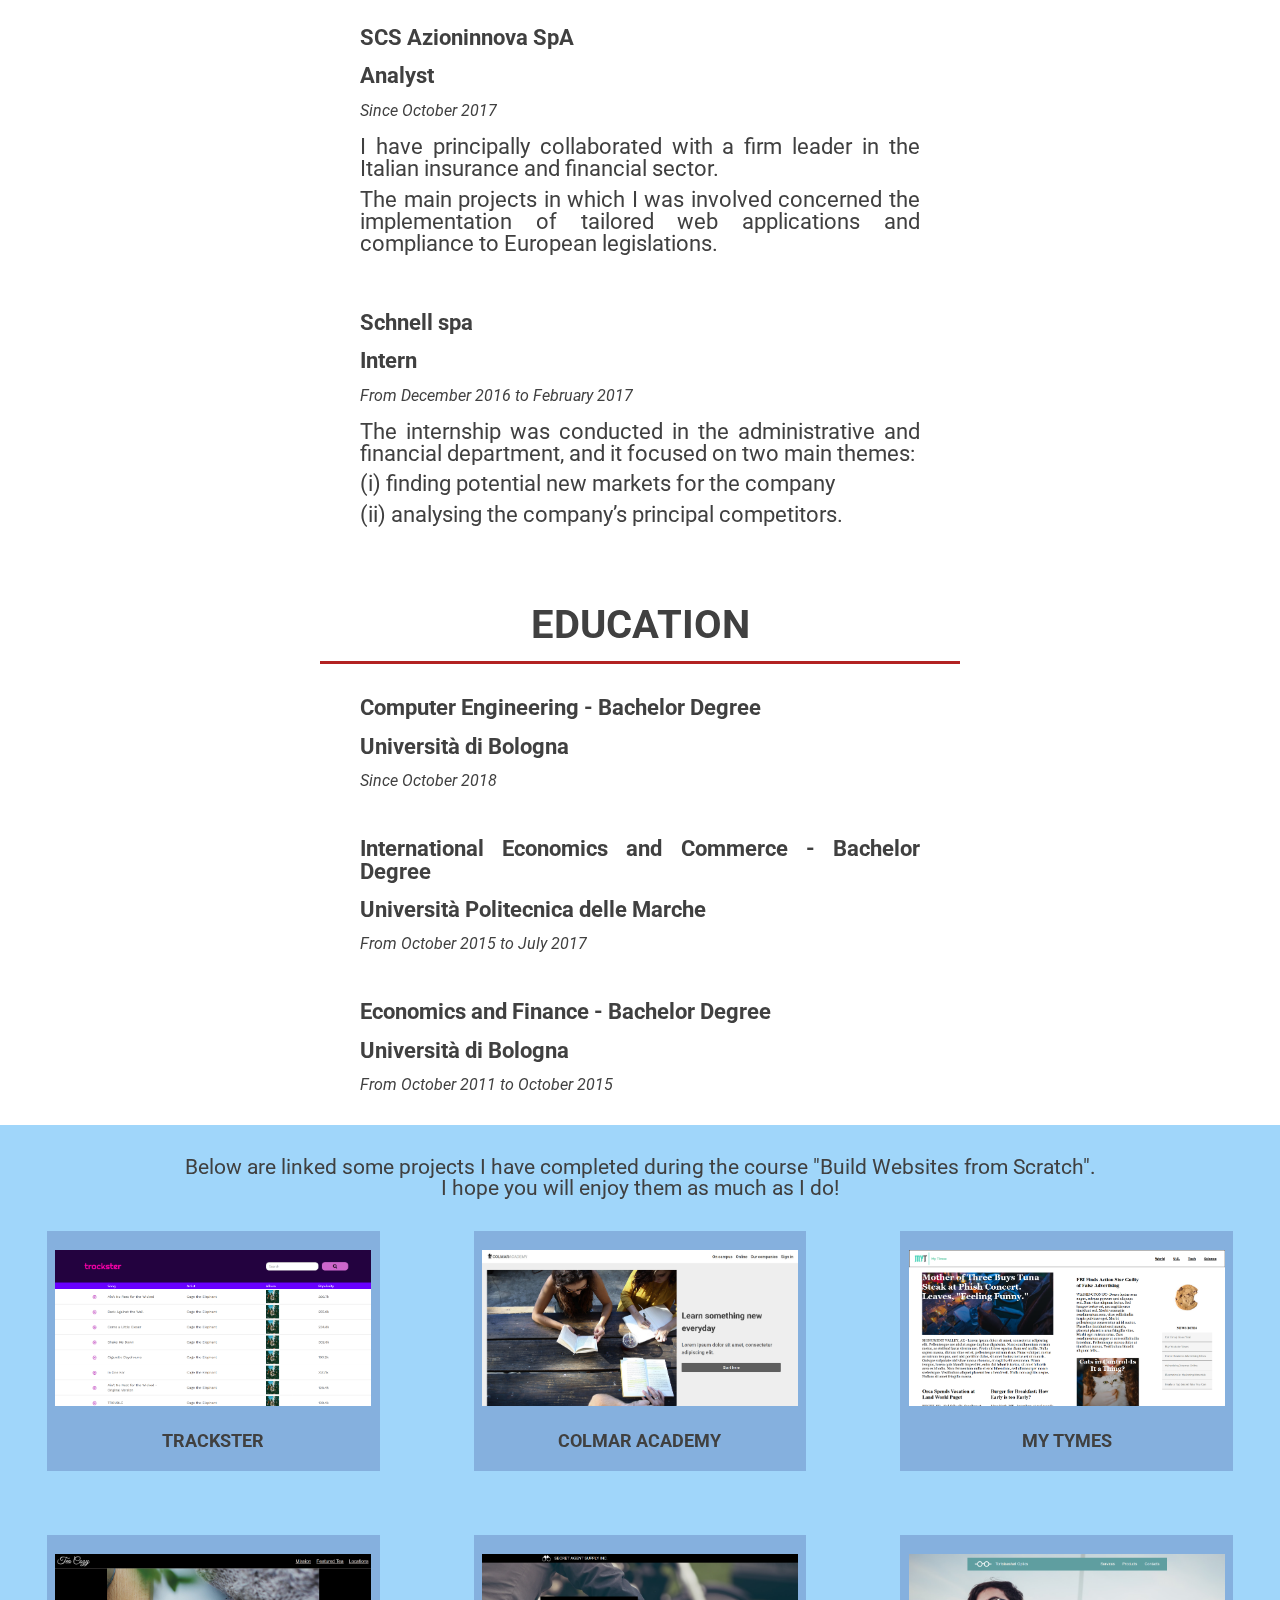
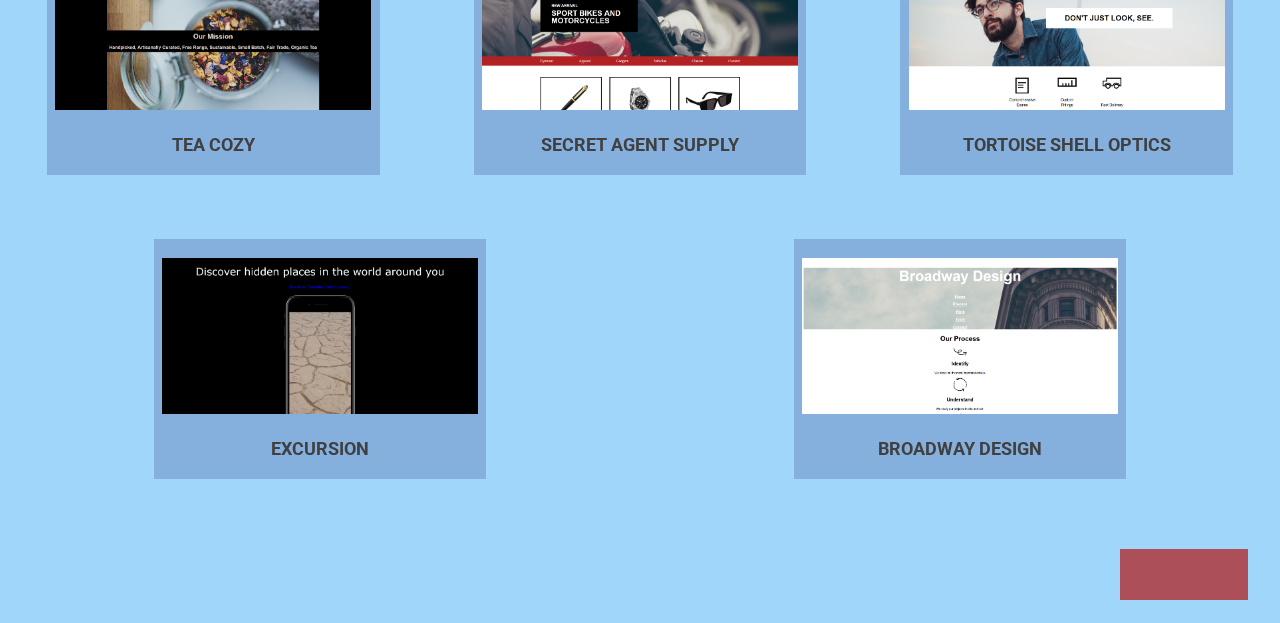
==== commit e6c22a49: "Add projects section and media query" ====
--- a/public/index.html
+++ b/public/index.html
@@ -198,7 +198,70 @@
            </div>
          </div>
        </div>
-
+    </div>
+
+    <!-- prpojects -->
+    <div class="projects" id="projects">
+
+      <span class="intro">Below are linked some projects I have completed during
+       the course "Build Websites from Scratch".<br>I hope you will enjoy them
+       as much as I do!</span>
+
+      <a href="https://berloni.github.io/trackster/" target="_blank"><div class="prjct trackster">
+        <div class="screenshot">
+          <img src="resources/images/Screenshot_2018-12-19 trackster.png" alt="Landing page of the linked project">
+        </div>
+        <span class="name">TRACKSTER</span>
+      </div></a>
+
+      <a href="https://berloni.github.io/capstone/" target="_blank"><div class="prjct capstone">
+        <div class="screenshot">
+          <img src="resources/images/Screenshot_2018-12-19 Colmar Academy.jpg" alt="Landing page of the linked project">
+        </div>
+        <span class="name">COLMAR ACADEMY</span>
+      </div></a>
+
+      <a href="https://berloni.github.io/my_times/" target="_blank"><div class="prjct my_tymes">
+        <div class="screenshot">
+          <img src="resources/images/Screenshot_2018-12-19 My Times.png" alt="Landing page of the linked project">
+        </div>
+        <span class="name">MY TYMES</span>
+      </div></a>
+
+      <a href="https://berloni.github.io/tea_cozy/" target="_blank"><div class="prjct tea_cozy">
+        <div class="screenshot">
+            <img src="resources/images/Screenshot_2018-12-19 The Tea Cozy.jpg" alt="Landing page of the linked project">
+        </div>
+        <span class="name">TEA COZY</span>
+      </div></a>
+
+      <a href="https://berloni.github.io/secret_agent/" target="_blank"><div class="prjct secret_agent">
+        <div class="screenshot">
+          <img src="resources/images/Screenshot_2018-12-19 Secret Agent Supply Inc .png" alt="Landing page of the linked project">
+        </div>
+        <span class="name">SECRET AGENT SUPPLY</span>
+      </div></a>
+
+      <a href="https://berloni.github.io/tortoise_optics/" target="_blank"><div class="prjct tortoise">
+        <div class="screenshot">
+          <img src="resources/images/Screenshot_2018-12-19 Tortoiseshell Optics.png" alt="Landing page of the linked project">
+        </div>
+        <span class="name">TORTOISE SHELL OPTICS</span>
+      </div></a>
+
+      <a href="https://berloni.github.io/excursion/" target="_blank"><div class="prjct excursion">
+        <div class="screenshot">
+          <img src="resources/images/Screenshot_2018-12-19 Excursion.png" alt="Landing page of the linked project">
+        </div>
+        <span class="name">EXCURSION</span>
+      </div></a>
+
+      <a href="https://berloni.github.io/broadway/" target="_blank"><div class="prjct broadway">
+        <div class="screenshot">
+          <img src="resources/images/Screenshot_2018-12-19 Broadway Design.png" alt="Landing page of the linked project">
+        </div>
+        <span class="name">BROADWAY DESIGN</span>
+      </div></a>
     </div>
 
     <!-- footer -->
--- a/public/resources/css/style.css
+++ b/public/resources/css/style.css
@@ -191,6 +191,7 @@
   display: flex;
   flex-direction: column;
   align-items: center;
+  justify-content: center;
   margin: 0.5rem 0 2rem 0;
 }
 
@@ -383,6 +384,16 @@
   }
 }
 
+@media only screen and (max-width: 378px) {
+  body {
+    overflow-x: hidden;
+  }
+
+  div.lst {
+    width: 21rem;
+  }
+}
+
 /* EXPERIENCE & EDUCATION */
 
 .lst {
@@ -471,6 +482,149 @@
   margin-bottom: 0;
 }
 
+/* PROJECTS */
+
+.projects {
+  background-color: rgba(96, 186, 246, 0.6);
+  display: flex;
+  flex-wrap: wrap;
+  align-items: center;
+  justify-content: space-around;
+  width: 100%;
+}
+
+.intro {
+  font-size: 1.3rem;
+  margin-top: 2rem;
+  width: 75%;
+  text-align: center;
+}
+
+.projects a {
+  width: 26%;
+  height: 15rem;
+  text-decoration: none;
+  color: rgb(64, 64, 64);
+  font-weight: bold;
+  font-size: 1.1rem;
+  margin: 2rem 0;
+  display: flex;
+  justify-content: center;
+  background-color: rgba(25, 25, 112, 0.2);
+}
+
+.projects a:hover {
+  box-shadow: 0.4rem 0.4rem 0.4rem 0.2rem rgba(64, 64, 64, 0.5);
+}
+
+div.prjct {
+  display: flex;
+  justify-content: space-around;
+  align-items: center;
+  flex-direction: column;
+}
+
+div.prjct .name {
+  padding-bottom: 0.5rem;
+}
+
+.screenshot {
+  width: 95%;
+  padding-top: 0.5rem;
+}
+
+.screenshot img {
+  width: 100%;
+  height: auto;
+}
+
+@media only screen and (max-width: 950px) {
+  .projects a {
+    width: 45%;
+  }
+
+  .intro {
+    width: 90%;
+  }
+
+  div.prjct .name {
+    padding-top: 0.5rem;
+  }
+
+}
+
+@media only screen and (max-width: 830px) {
+  .projects a {
+    height: 13rem;
+  }
+
+  div.prjct .name {
+    padding-top: 0;
+  }
+
+  .screenshot {
+    padding-top: 0rem;
+  }
+
+}
+
+@media only screen and (max-width: 630px) {
+  .projects a {
+    width: 80%;
+    height: 19rem;
+    font-size: 1.4rem;
+  }
+
+  .screenshot {
+    padding-top: 0.5rem;
+  }
+
+}
+
+@media only screen and (max-width: 530px) {
+  .projects a {
+    width: 90%;
+    height: 17rem;
+    font-size: 1.4rem;
+  }
+
+  div.prjct .name {
+    padding-top: 1rem;
+    padding-bottom: 1rem;
+  }
+
+  .screenshot {
+    padding-top: 1rem;
+  }
+
+}
+
+@media only screen and (max-width: 410px) {
+  .projects a {
+    width: 90%;
+    height: 14rem;
+    font-size: 1.4rem;
+  }
+
+  div.prjct .name {
+    padding-top: 0.5rem;
+    padding-bottom: 0.5rem;
+  }
+
+  .screenshot {
+    padding-top: 0.5rem;
+  }
+
+}
+
+@media only screen and (max-width: 380px) {
+  .projects a {
+    height: 13rem;
+    margin: 1rem 0;
+  }
+
+}
+
 /* FOOTER */
 
 footer {
@@ -481,6 +635,8 @@
   justify-content: flex-end;
   align-items: center;
   width: 100%;
+  background-color: rgba(96, 186, 246, 0.6);
+  padding: 2rem 0 1rem 0;
 }
 
 footer .fab {
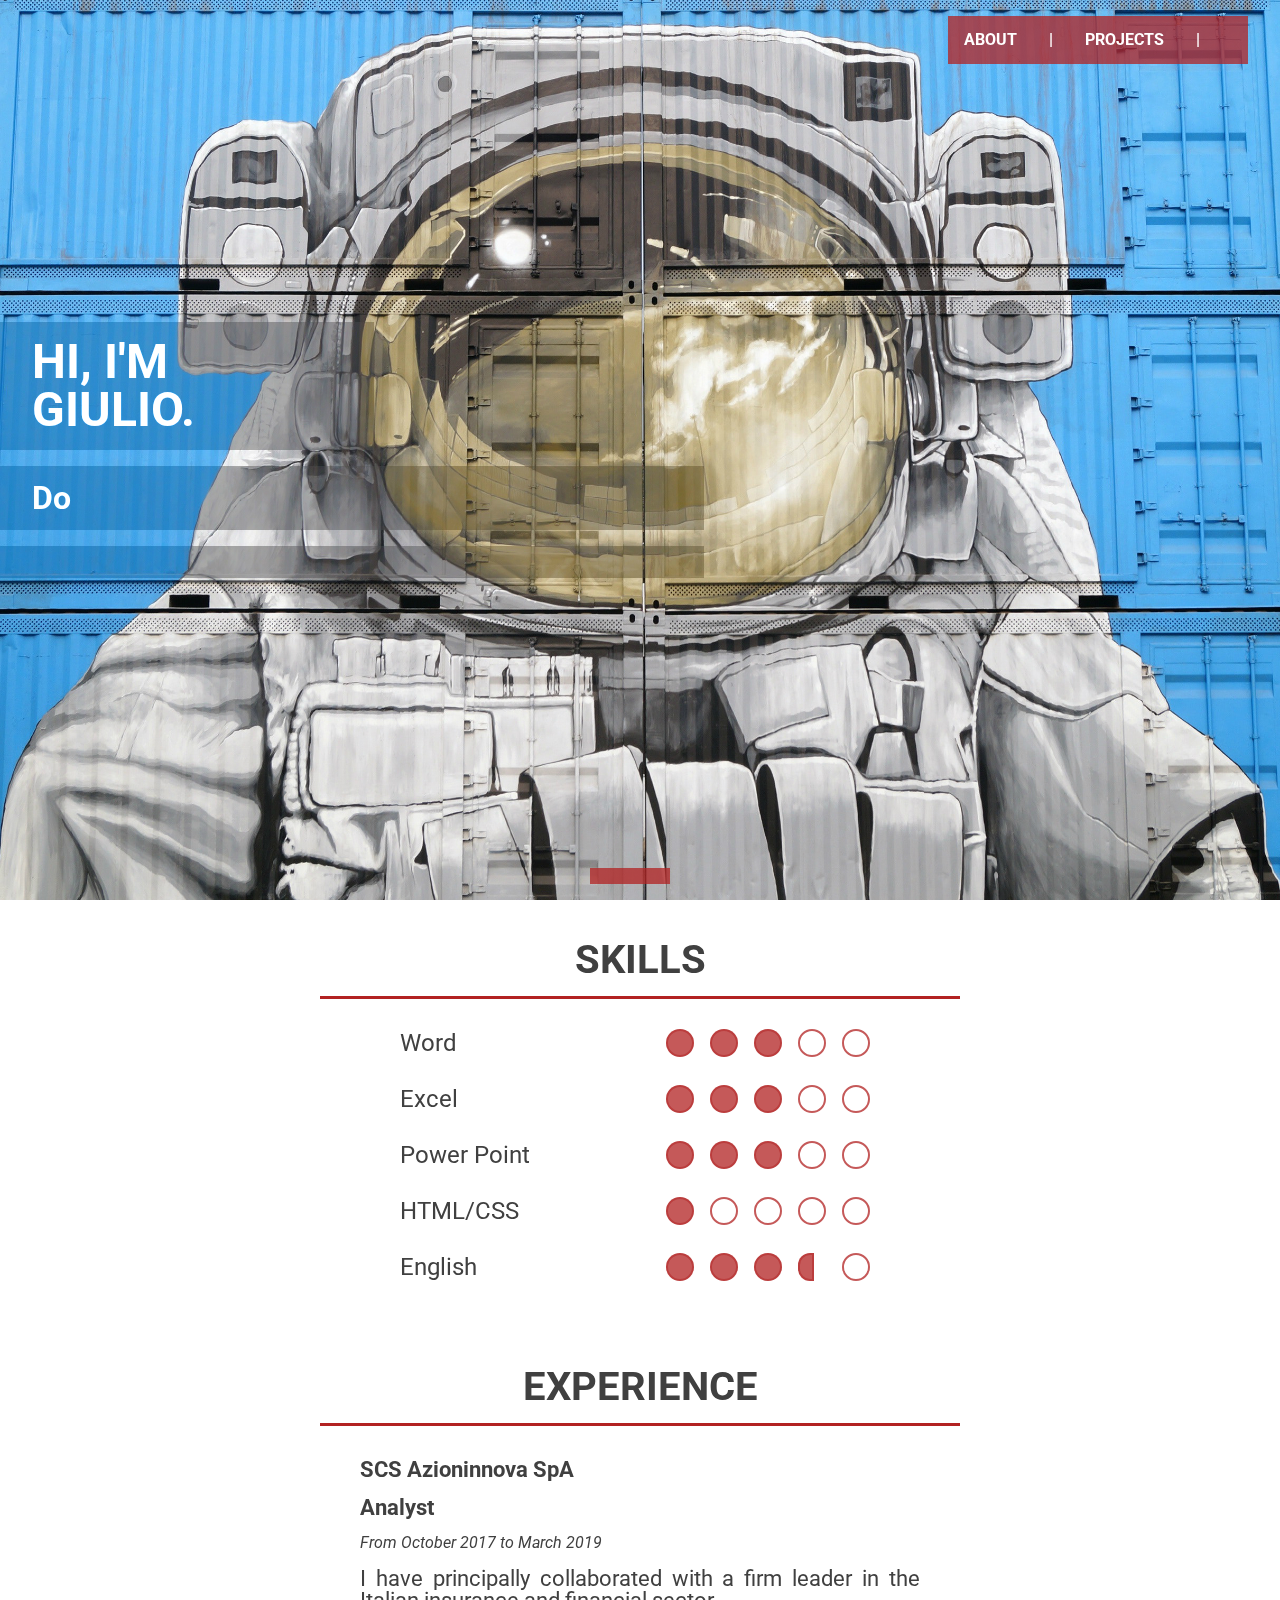
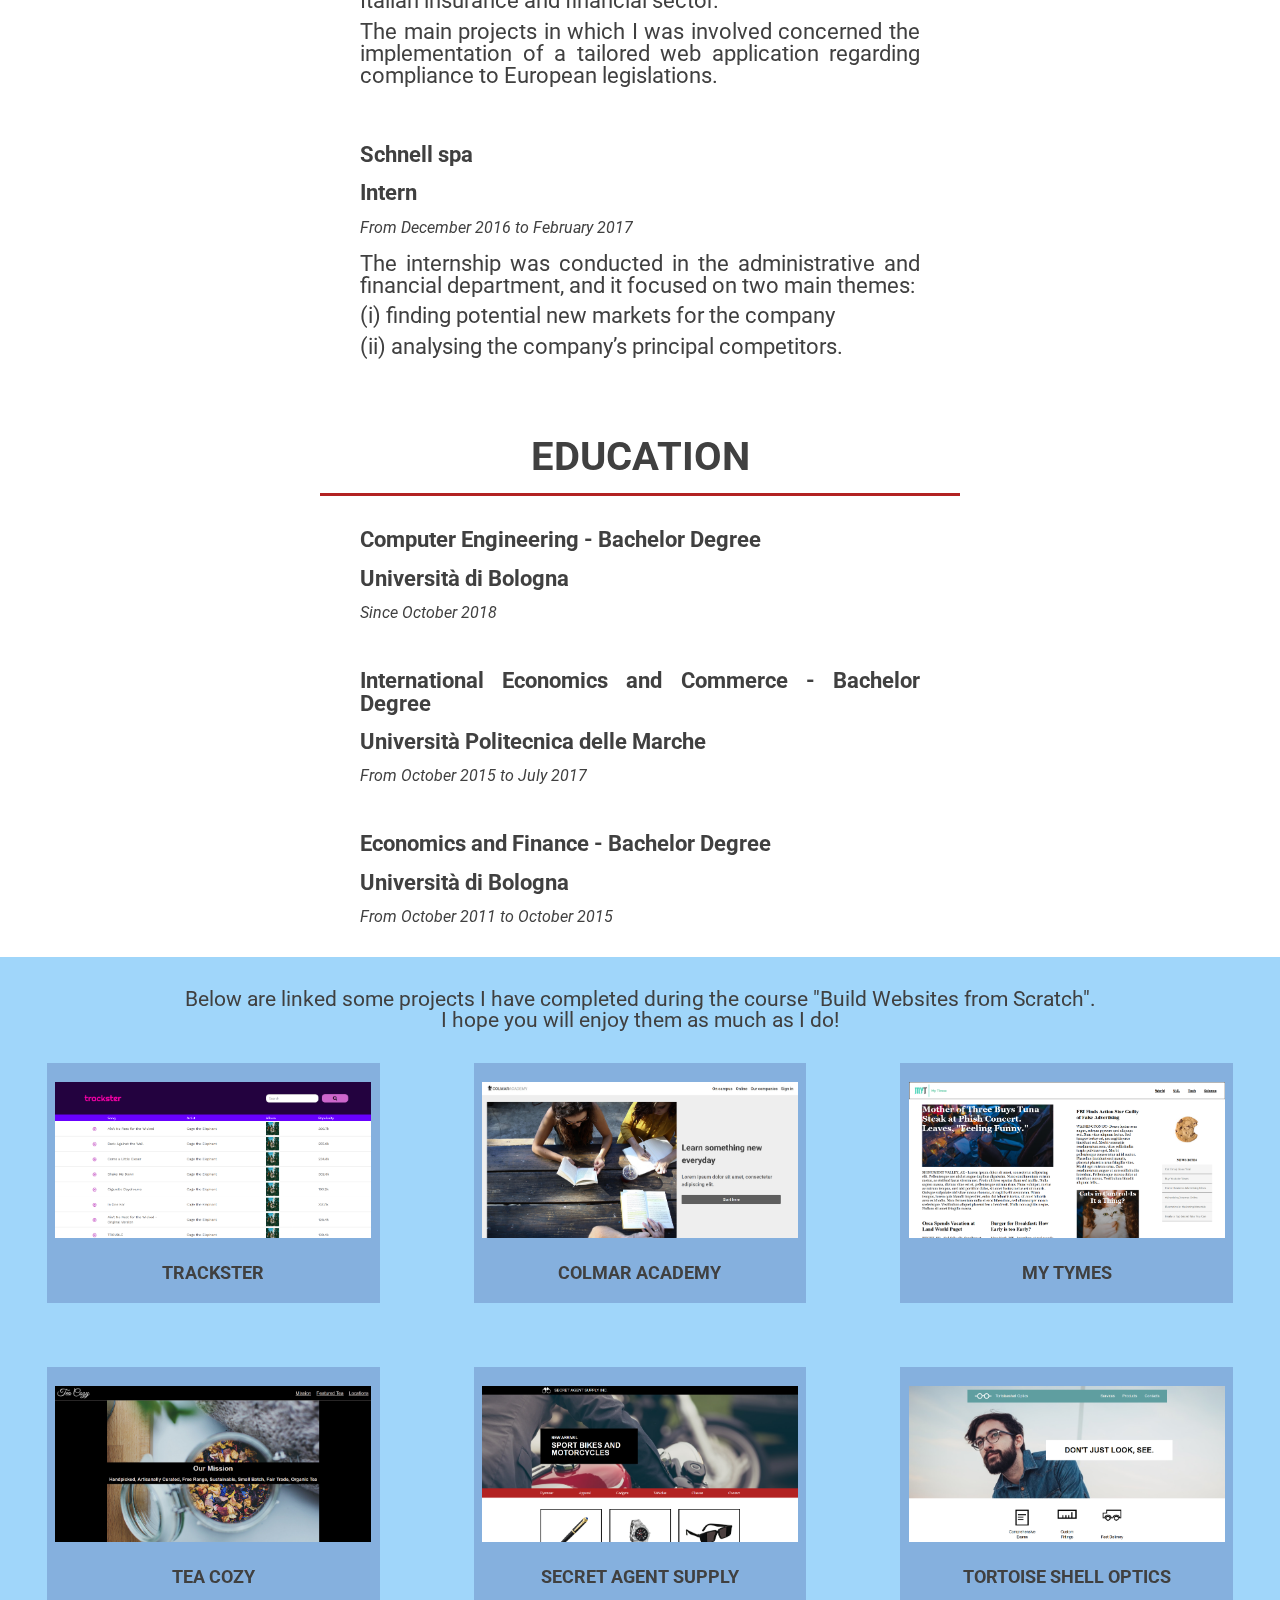
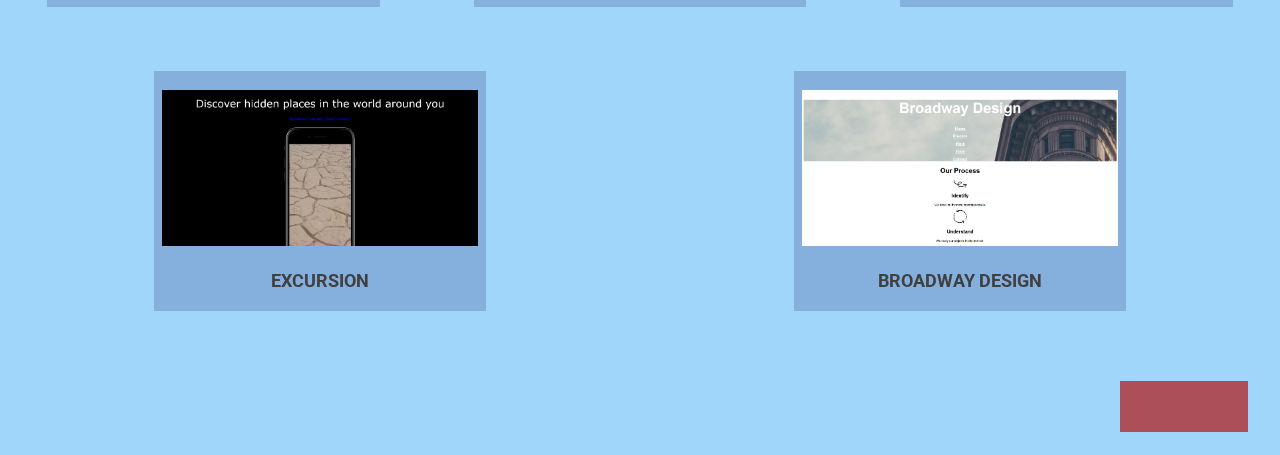
==== commit e9b5fd7e: "Update personal info" ====
--- a/public/index.html
+++ b/public/index.html
@@ -60,7 +60,7 @@
               <div class="circle full"></div>
               <div class="circle full"></div>
               <div class="circle full"></div>
-              <div class="circle semi"></div>
+              <div class="circle empty"></div>
               <div class="circle empty"></div>
             </div>
           </div>
@@ -71,7 +71,7 @@
               <div class="circle full"></div>
               <div class="circle full"></div>
               <div class="circle full"></div>
-              <div class="circle semi"></div>
+              <div class="circle empty"></div>
               <div class="circle empty"></div>
             </div>
           </div>
@@ -82,7 +82,7 @@
               <div class="circle full"></div>
               <div class="circle full"></div>
               <div class="circle full"></div>
-              <div class="circle semi"></div>
+              <div class="circle empty"></div>
               <div class="circle empty"></div>
             </div>
           </div>
@@ -91,41 +91,8 @@
             <div class="skill name">HTML/CSS</div>
             <div class="skill score">
               <div class="circle full"></div>
-              <div class="circle full"></div>
-              <div class="circle empty"></div>
-              <div class="circle empty"></div>
-              <div class="circle empty"></div>
-            </div>
-          </div>
-
-          <div class="skill">
-            <div class="skill name">C</div>
-            <div class="skill score">
-              <div class="circle full"></div>
-              <div class="circle empty"></div>
-              <div class="circle empty"></div>
-              <div class="circle empty"></div>
-              <div class="circle empty"></div>
-            </div>
-          </div>
-
-          <div class="skill">
-            <div class="skill name">Team Work</div>
-            <div class="skill score">
-              <div class="circle full"></div>
-              <div class="circle full"></div>
-              <div class="circle full"></div>
-              <div class="circle full"></div>
-              <div class="circle empty"></div>
-            </div>
-          </div>
-
-          <div class="skill">
-            <div class="skill name">Project Management</div>
-            <div class="skill score">
-              <div class="circle full"></div>
-              <div class="circle full"></div>
-              <div class="circle full"></div>
+              <div class="circle empty"></div>
+              <div class="circle empty"></div>
               <div class="circle empty"></div>
               <div class="circle empty"></div>
             </div>
@@ -151,13 +118,12 @@
         <div class="exp scs">
           <div class="firm job"><span>SCS Azioninnova SpA</span></div>
           <div class="role job"><span>Analyst</span></div>
-          <div class="time job"><span>Since October 2017</span></div>
+          <div class="time job"><span>From October 2017 to March 2019</span></div>
           <div class="work job">
             <p>I have principally collaborated with a firm leader in the Italian
               insurance and financial sector.</p>
-            <p>The main projects in which I was involved concerned the
-              implementation  of  tailored  web applications and compliance to
-              European legislations.</p>
+            <p>The main projects in which I was involved concerned the implementation 
+               of a tailored web application regarding compliance to European legislations.</p>
           </div>
         </div>
 
@@ -166,8 +132,8 @@
           <div class="role job"><span>Intern</span></div>
           <div class="time job"><span>From December 2016 to February 2017</span></div>
           <div class="work job">
-            <p>The  internship  was  conducted  in  the  administrative  and
-              financial department, and it focused on two main themes:</p>
+            <p>The internship was conducted in the administrative and 
+               financial department, and it focused on two main themes:</p>
               <p>(i) finding  potential  new  markets  for  the  company</p>
               <p>(ii) analysing the company’s principal competitors.</p>
           </div>
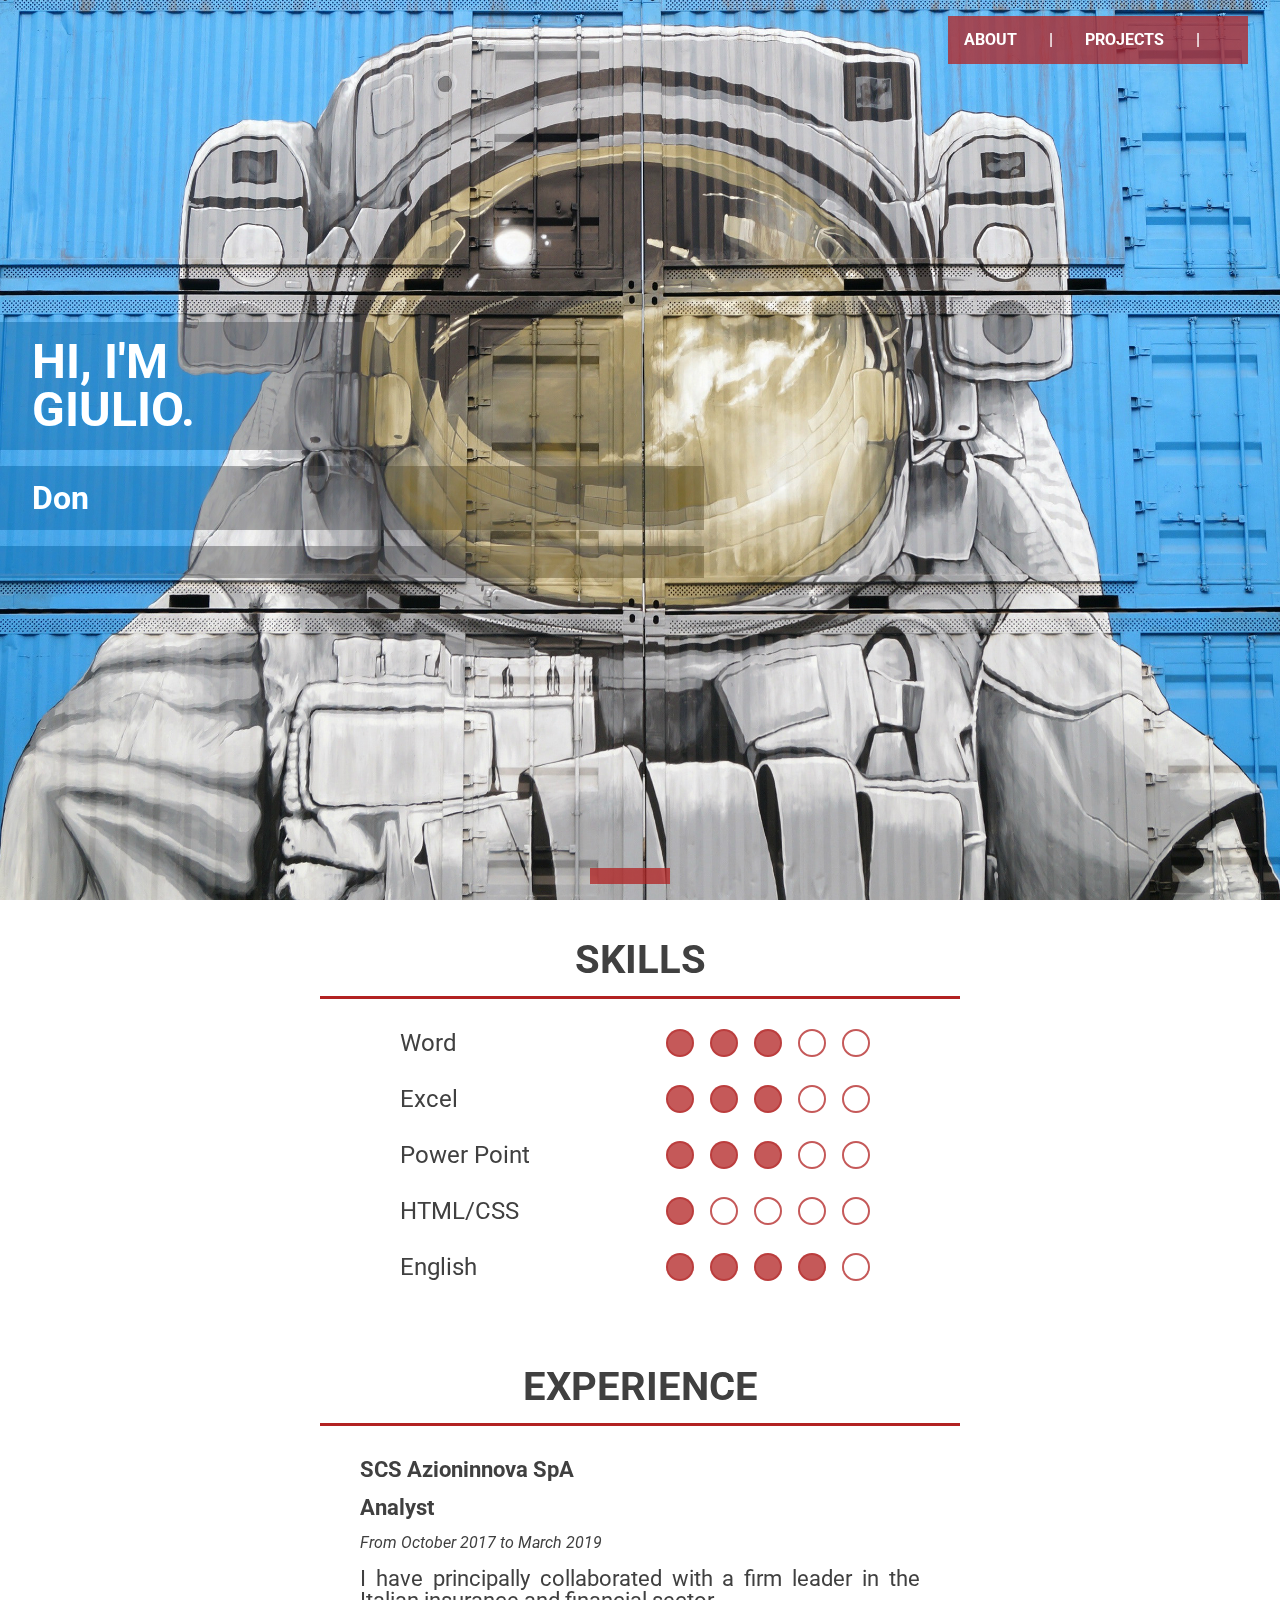
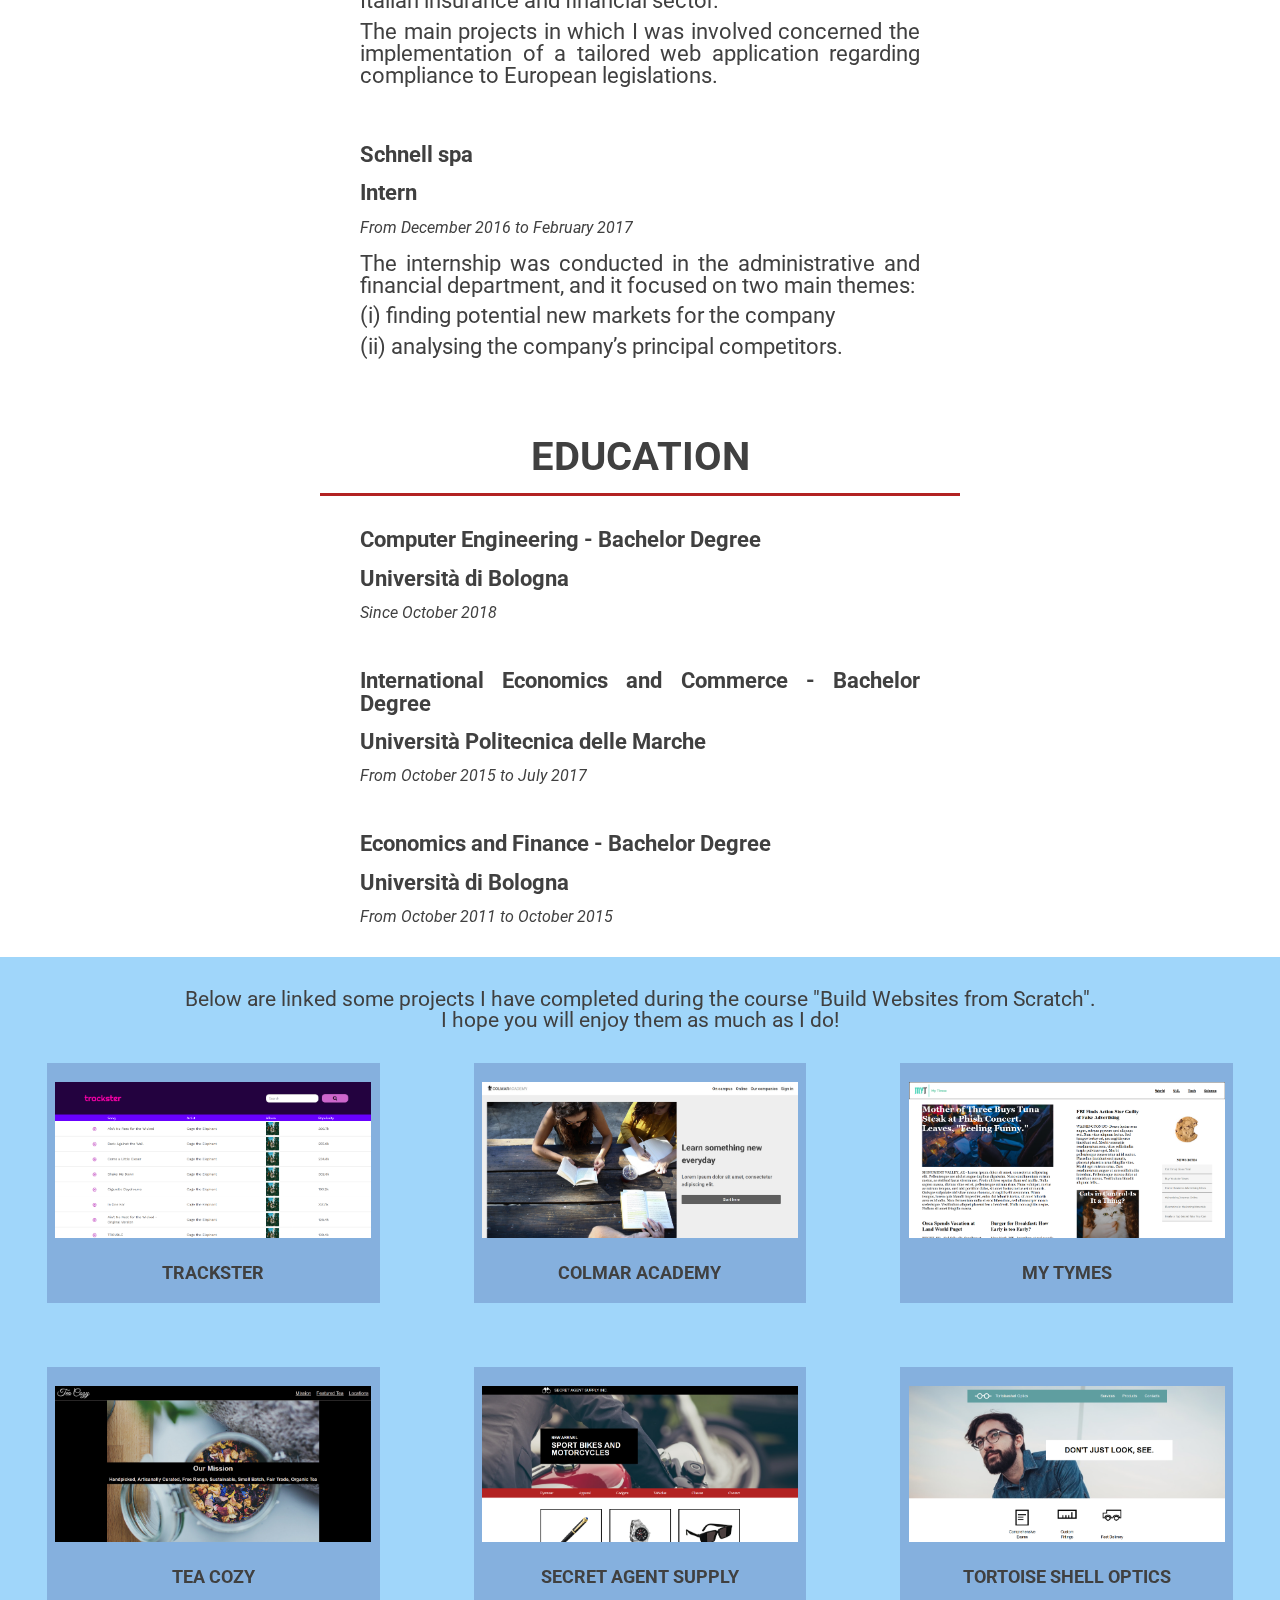
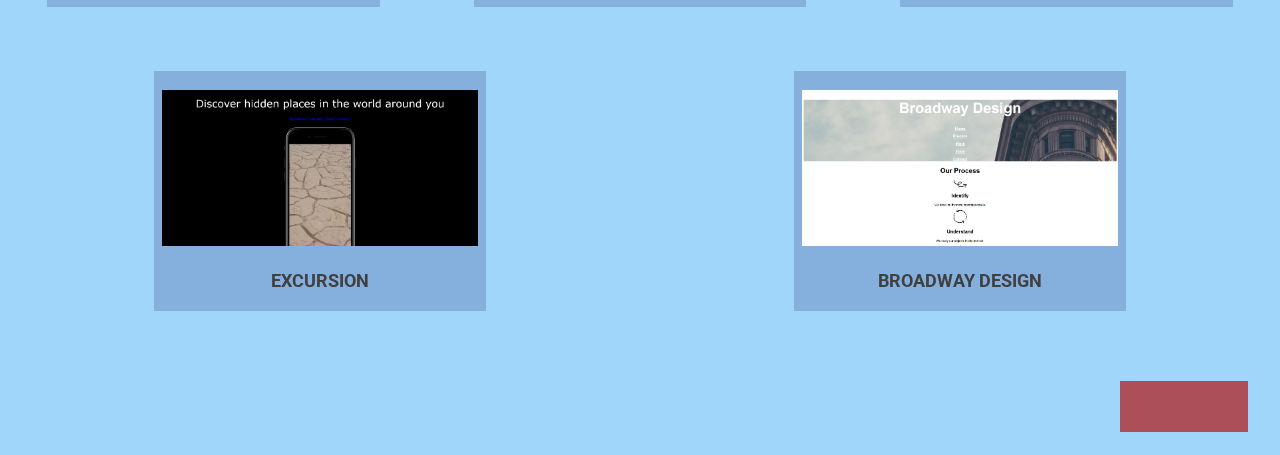
==== commit 442b60b4: "Update personal info" ====
--- a/public/index.html
+++ b/public/index.html
@@ -104,7 +104,7 @@
               <div class="circle full"></div>
               <div class="circle full"></div>
               <div class="circle full"></div>
-              <div class="circle semi"></div>
+              <div class="circle full"></div>
               <div class="circle empty"></div>
             </div>
           </div>
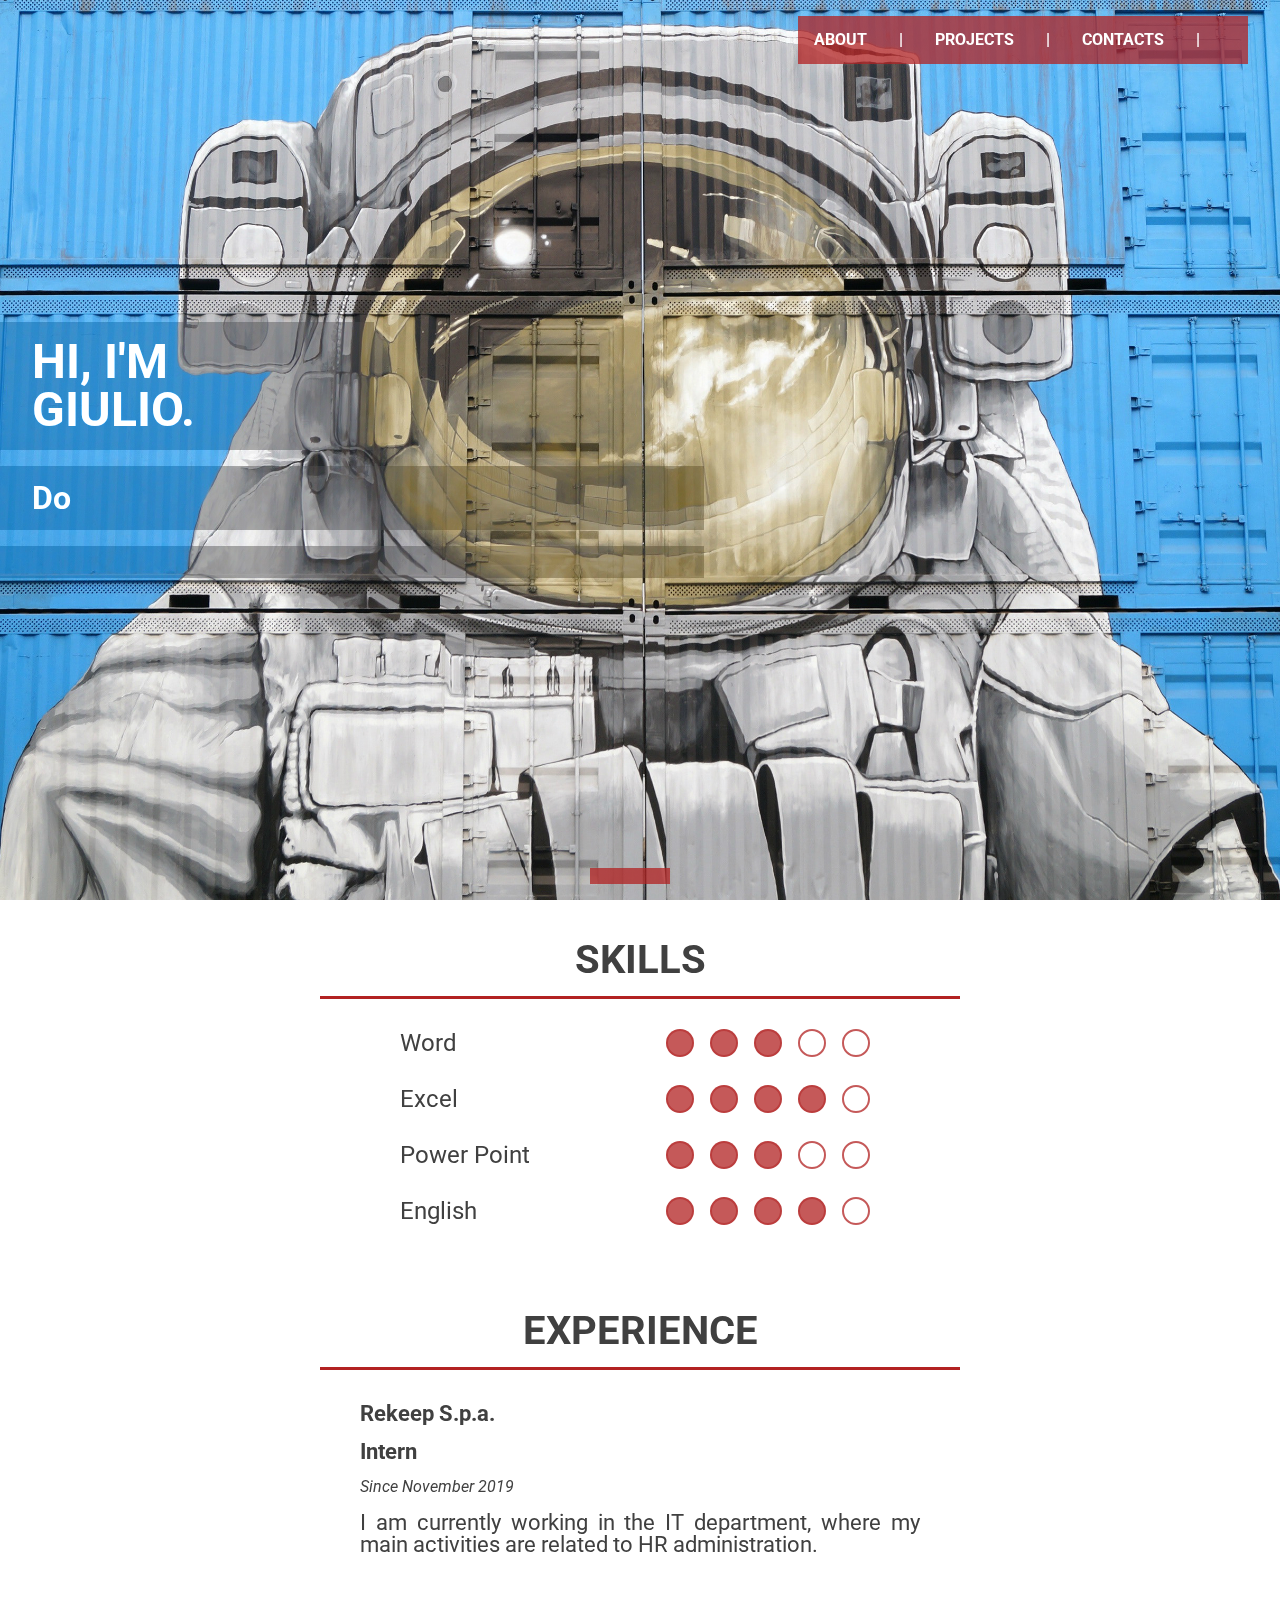
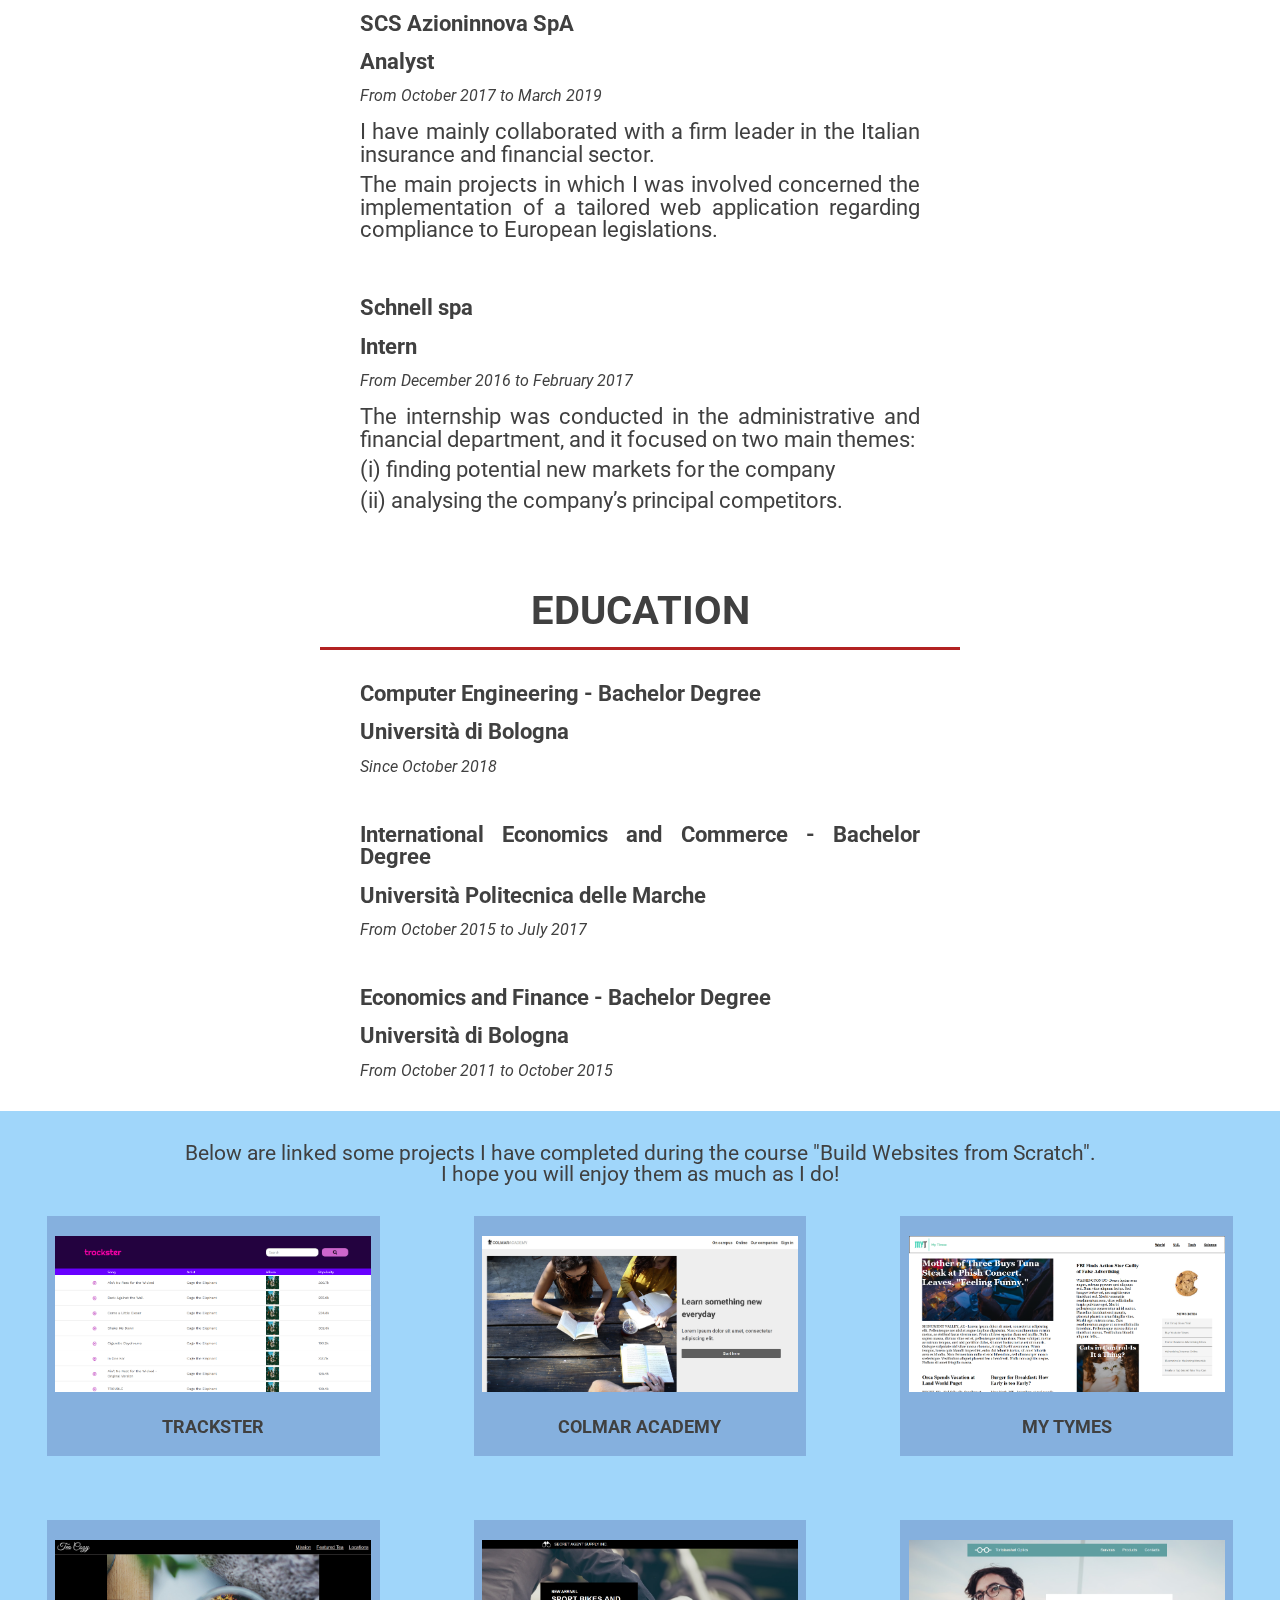
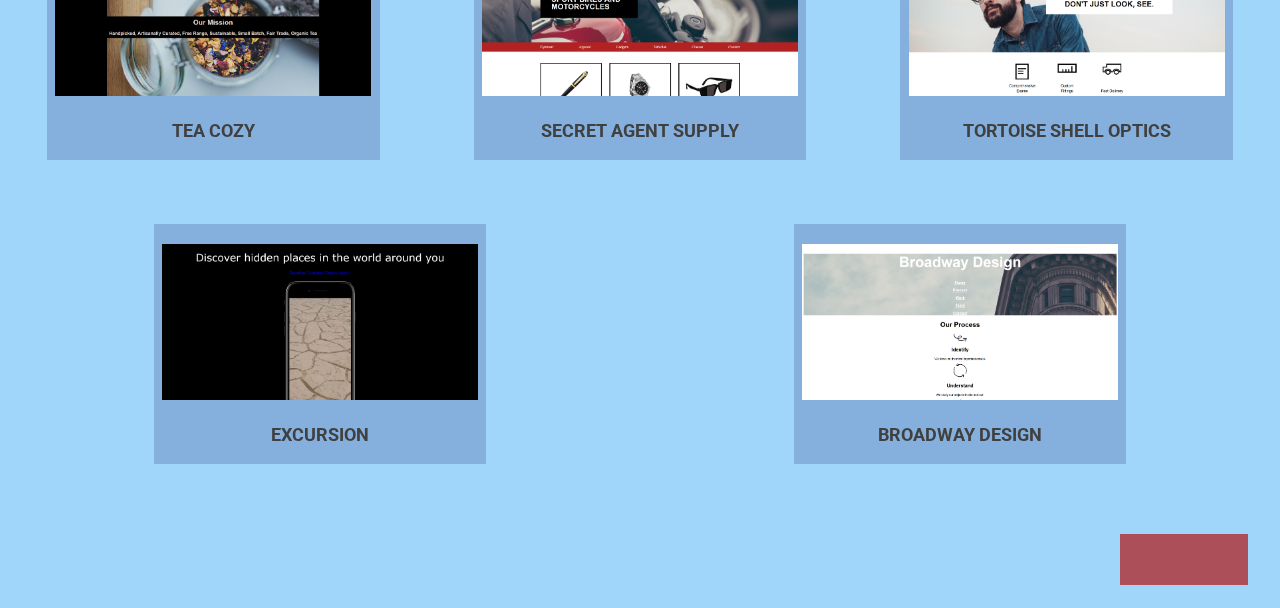
==== commit b3f849f8: "Update skills and experience" ====
--- a/public/index.html
+++ b/public/index.html
@@ -23,8 +23,8 @@
           <a href="#about"><li>ABOUT</li></a>
           <li>|</li>
           <a href="#projects"><li>PROJECTS</li></a>
-          <!-- <li>|</li> -->
-          <!-- <a href="../travels.html"><span>TRAVELS</span></a> -->
+          <li>|</li>
+          <a href="#contacts"><li>CONTACTS</li></a>
           <li>|</li>
           <a href="#main"><li><i class="fa fa-arrow-up"></i></li></a>
         </ul>
@@ -33,7 +33,7 @@
       <nav class="mobile">
         <a href="#about"><i class="fa fa-user-astronaut fa-lg"></i></a>
         <a href="#projects"><i class="fa fa-code fa-lg"></i></a>
-        <!-- <a href="../travels.html"><i class="fa fa-rocket fa-lg"></i></a> -->
+        <a href="#contacts"><i class="fa fa-address-book fa-lg"></i></a>
         <a href="#main"><i class="fa fa-arrow-up fa-lg"></i></a>
       </nav>
     </header>
@@ -71,7 +71,7 @@
               <div class="circle full"></div>
               <div class="circle full"></div>
               <div class="circle full"></div>
-              <div class="circle empty"></div>
+              <div class="circle full"></div>
               <div class="circle empty"></div>
             </div>
           </div>
@@ -82,17 +82,6 @@
               <div class="circle full"></div>
               <div class="circle full"></div>
               <div class="circle full"></div>
-              <div class="circle empty"></div>
-              <div class="circle empty"></div>
-            </div>
-          </div>
-
-          <div class="skill">
-            <div class="skill name">HTML/CSS</div>
-            <div class="skill score">
-              <div class="circle full"></div>
-              <div class="circle empty"></div>
-              <div class="circle empty"></div>
               <div class="circle empty"></div>
               <div class="circle empty"></div>
             </div>
@@ -115,29 +104,39 @@
       <div class="ttl-curr experiences">
         <span class="chptr">EXPERIENCE</span>
         <div class="lst exp">
-        <div class="exp scs">
-          <div class="firm job"><span>SCS Azioninnova SpA</span></div>
-          <div class="role job"><span>Analyst</span></div>
-          <div class="time job"><span>From October 2017 to March 2019</span></div>
-          <div class="work job">
-            <p>I have principally collaborated with a firm leader in the Italian
-              insurance and financial sector.</p>
-            <p>The main projects in which I was involved concerned the implementation 
-               of a tailored web application regarding compliance to European legislations.</p>
-          </div>
-        </div>
-
-        <div class="exp schnell">
-          <div class="firm job"><span> Schnell spa</span></div>
-          <div class="role job"><span>Intern</span></div>
-          <div class="time job"><span>From December 2016 to February 2017</span></div>
-          <div class="work job">
-            <p>The internship was conducted in the administrative and 
-               financial department, and it focused on two main themes:</p>
-              <p>(i) finding  potential  new  markets  for  the  company</p>
-              <p>(ii) analysing the company’s principal competitors.</p>
-          </div>
-         </div>
+          <div class="exp rekeep">
+            <div class="firm job"><span>Rekeep S.p.a.</span></div>
+            <div class="role job"><span>Intern</span></div>
+            <div class="time job"><span>Since November 2019</span></div>
+            <div class="work job">
+              <p>I am currently working in the IT department, where my main activities are related
+                to HR administration.</p>
+            </div>
+          </div>
+
+          <div class="exp scs">
+            <div class="firm job"><span>SCS Azioninnova SpA</span></div>
+            <div class="role job"><span>Analyst</span></div>
+            <div class="time job"><span>From October 2017 to March 2019</span></div>
+            <div class="work job">
+              <p>I have mainly collaborated with a firm leader in the Italian
+                insurance and financial sector.</p>
+              <p>The main projects in which I was involved concerned the implementation 
+                of a tailored web application regarding compliance to European legislations.</p>
+            </div>
+          </div>
+
+          <div class="exp schnell">
+            <div class="firm job"><span> Schnell spa</span></div>
+            <div class="role job"><span>Intern</span></div>
+            <div class="time job"><span>From December 2016 to February 2017</span></div>
+            <div class="work job">
+              <p>The internship was conducted in the administrative and 
+                financial department, and it focused on two main themes:</p>
+                <p>(i) finding  potential  new  markets  for  the  company</p>
+                <p>(ii) analysing the company’s principal competitors.</p>
+            </div>
+          </div>
         </div>
        </div>
 
@@ -231,7 +230,7 @@
     </div>
 
     <!-- footer -->
-    <footer class="contacts">
+    <footer class="contacts" id="contacts">
       <a href="https://www.facebook.com/giulio.berloni" target="_blank"><i class="fab fa-facebook-f fa-lg" id="facebook"></i></a>
       <a href="https://www.instagram.com/giulioberloni/" target="_blank"><i class="fab fa-instagram fa-lg" id="instagram"></i></a>
       <a href="https://github.com/berloni" target="_blank"><i class="fab fa-github fa-lg" id="git-hub"></i></a>
--- a/public/resources/css/style.css
+++ b/public/resources/css/style.css
@@ -400,6 +400,7 @@
   width: 35rem;
 }
 
+.exp.rekeep,
 .exp.scs,
 .edu {
   margin-bottom: 2rem;
